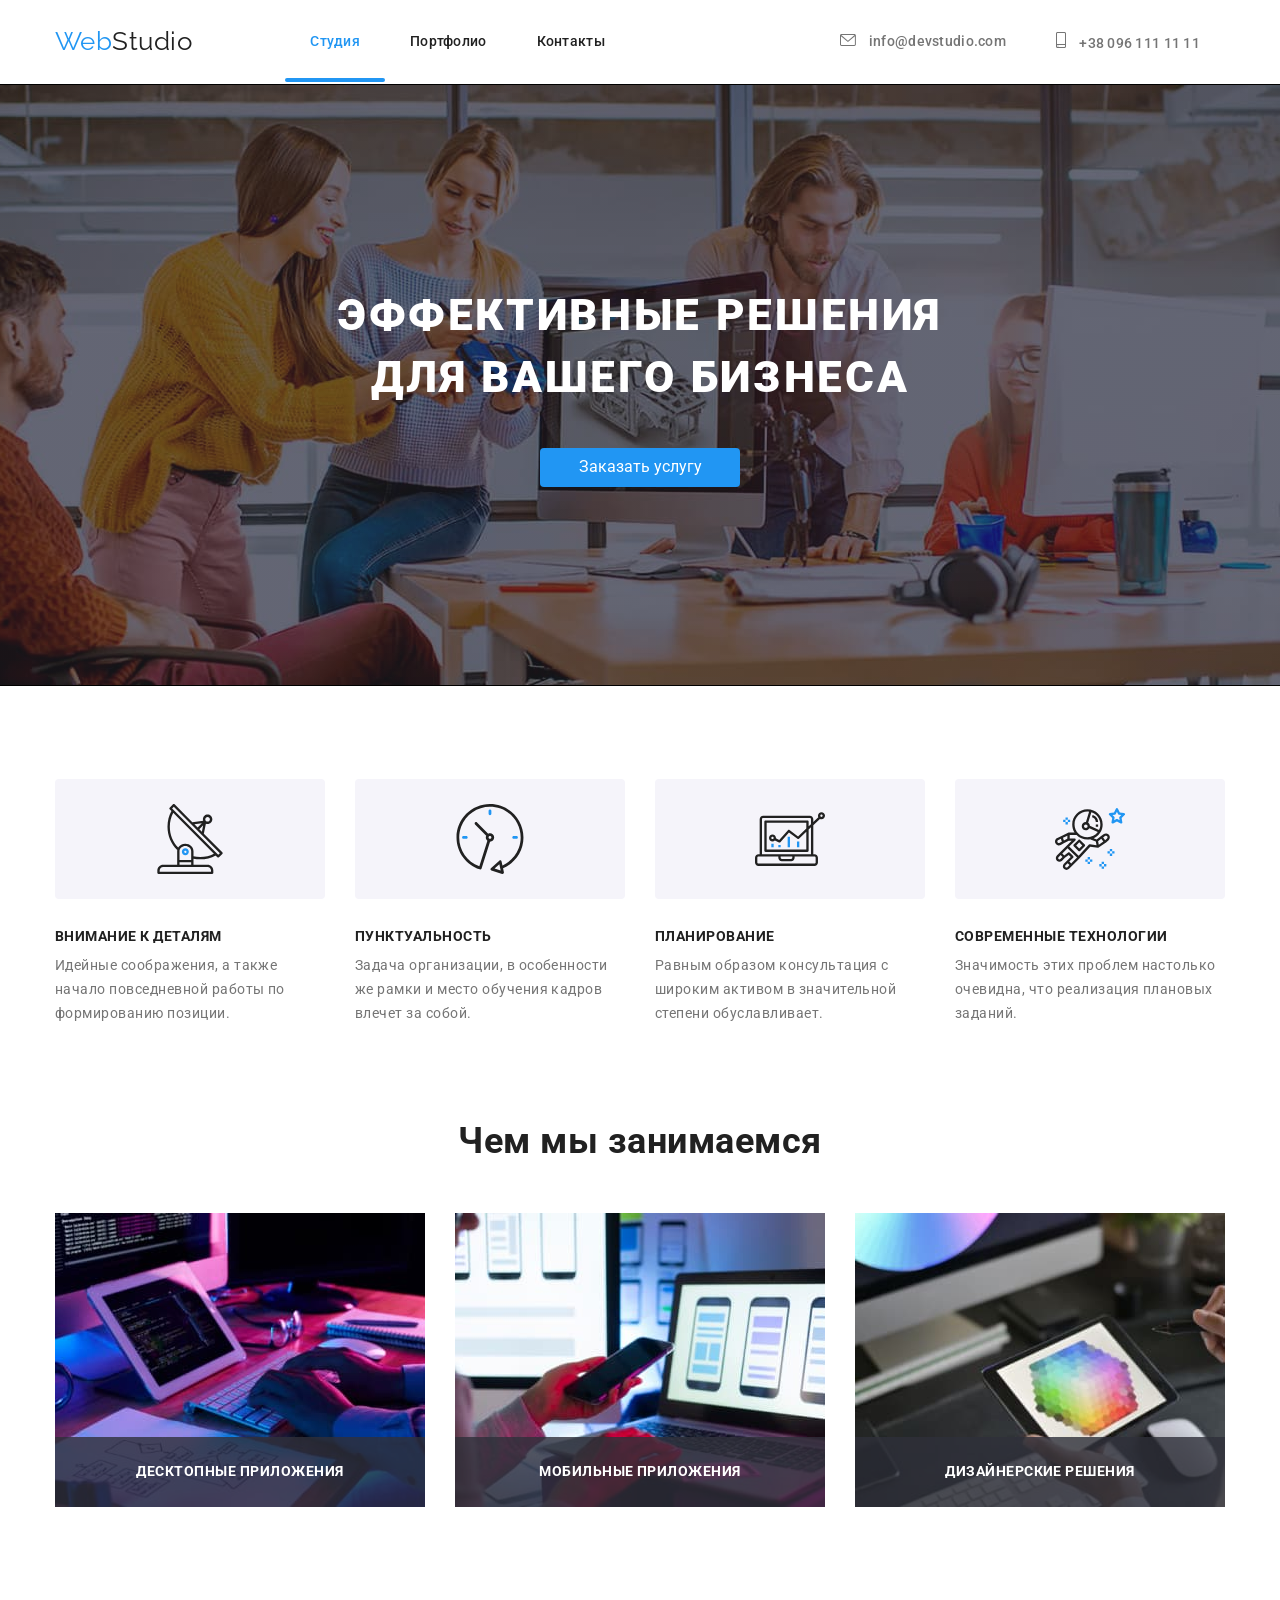
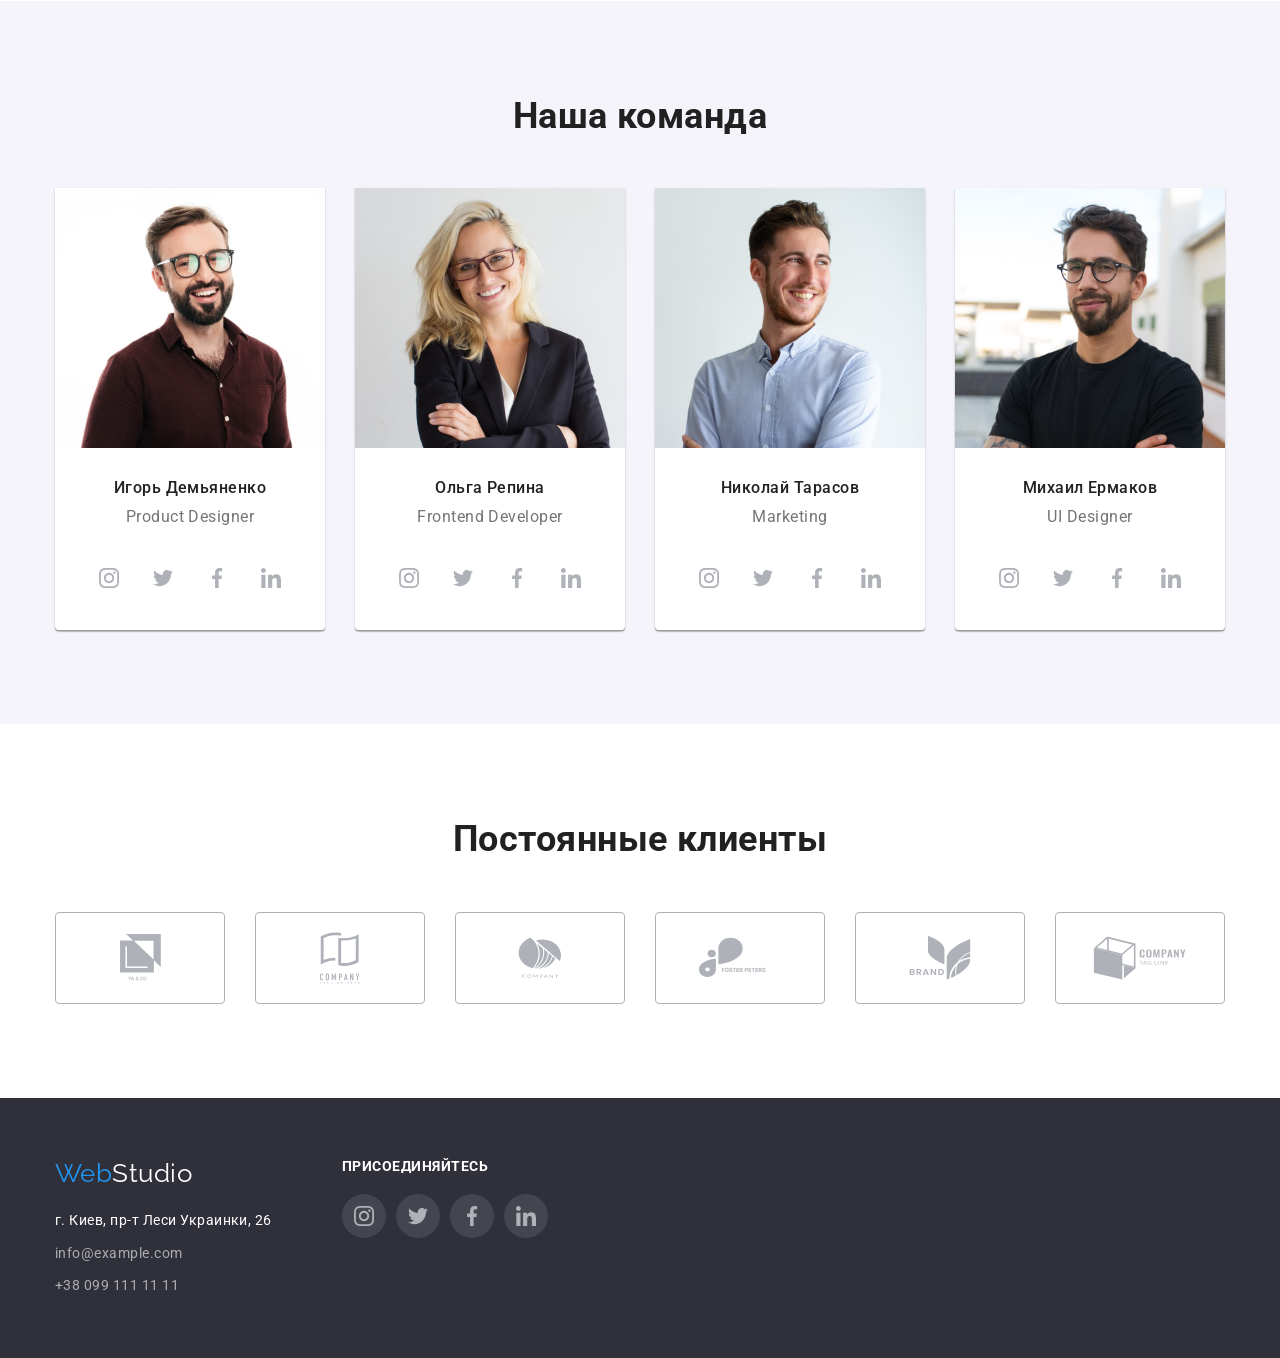
==== index.html @ c302f7b3 "Made homework 5" ====
<!DOCTYPE html>
<html lang="en">
  <head>
    <meta charset="UTF-8" />
    <meta http-equiv="X-UA-Compatible" content="IE=edge" />
    <meta name="viewport" content="width=device-width, initial-scale=1.0" />
    <title>Document</title>
    <link
      rel="stylesheet"
      href="https://cdnjs.cloudflare.com/ajax/libs/modern-normalize/1.0.0/modern-normalize.min.css"
    />
    <link rel="stylesheet" href="./css/styles.css" />
    <link rel="preconnect" href="https://fonts.gstatic.com" />
    <link
      href="https://fonts.googleapis.com/css2?family=Raleway:wght@700&family=Roboto:wght@400;500;700;900&display=swap"
      rel="stylesheet"
    />
  </head>
  <body>
    <header class="header">
      <div class="container main-nav">
        <nav class="nav-container">
          <a href="" class="logo">Web<span class="logo-header">Studio</span></a>
          <ul class="site-nav list">
            <li class="site-nav-item">
              <a href="" class="link current">Студия</a>
            </li>
            <li class="site-nav-item">
              <a href="./portfolio.html" class="link">Портфолио</a>
            </li>
            <li class="site-nav-item"><a href="" class="link">Контакты</a></li>
          </ul>
        </nav>
        <ul class="auth-nav list">
          <li class="auth-nav-item">
            <a href="mailto:info@devstudio.com" class="link"
              ><svg class="contact-icon" width="16" height="12">
                <use href="./images/sprite.svg#icon-envelope"></use>
              </svg>
              info@devstudio.com</a
            >
          </li>
          <li class="auth-nav-item">
            <a href="tel:+380961111111" class="link"
              ><svg class="contact-icon" width="10" height="16">
                <use href="./images/sprite.svg#icon-smartphone"></use>
              </svg>
              +38 096 111 11 11</a
            >
          </li>
        </ul>
      </div>
    </header>
    <main>
      <section class="hero-section">
        <div class="overlay">
          <h1 class="hero-title">Эффективные решения для вашего бизнеса</h1>
          <button type="button" class="hero-button" data-modal-open>
            Заказать услугу
          </button>
        </div>
      </section>
      <section class="section-features">
        <div class="container">
          <ul class="section-features list">
            <li class="section-features-item">
              <div class="icon-featur-container">
                <svg class="features-icon">
                  <use href="./images/sprite.svg#icon-antenna"></use>
                </svg>
              </div>
              <h3 class="section-title">Внимание к деталям</h3>
              <p class="section-text">
                Идейные соображения, а также начало повседневной работы по
                формированию позиции.
              </p>
            </li>
            <li class="section-features-item">
              <div class="icon-featur-container">
                <svg class="features-icon">
                  <use href="./images/sprite.svg#icon-clock"></use>
                </svg>
              </div>
              <h3 class="section-title">Пунктуальность</h3>
              <p class="section-text">
                Задача организации, в особенности же рамки и место обучения
                кадров влечет за собой.
              </p>
            </li>
            <li class="section-features-item">
              <div class="icon-featur-container">
                <svg class="features-icon">
                  <use href="./images/sprite.svg#icon-diagram"></use>
                </svg>
              </div>
              <h3 class="section-title">Планирование</h3>
              <p class="section-text">
                Равным образом консультация с широким активом в значительной
                степени обуславливает.
              </p>
            </li>
            <li class="section-features-item">
              <div class="icon-featur-container">
                <svg class="features-icon">
                  <use href="./images/sprite.svg#icon-astronaut"></use>
                </svg>
              </div>
              <h3 class="section-title">Современные технологии</h3>
              <p class="section-text">
                Значимость этих проблем настолько очевидна, что реализация
                плановых заданий.
              </p>
            </li>
          </ul>
        </div>
      </section>
      <section class="section-services">
        <div class="container">
          <h2 class="section-title">Чем мы занимаемся</h2>
          <ul class="section-services-list list">
            <li class="section-services-item">
              <div class="img-thumb">
                <img
                  src="./images/img1.jpg"
                  alt="На столе планшет, компьютер и его клавиатура"
                  width="370"
                />
              </div>
              <div class="service-thumb">
                <h3 class="service-thumb-title">Десктопные приложения</h3>
              </div>
            </li>
            <li class="section-services-item">
              <div class="img-thumb">
                <img
                  src="./images/img2.jpg"
                  alt="Телефон в руках человека и ноутбук на столе"
                  width="370"
                />
              </div>
              <div class="service-thumb">
                <h3 class="service-thumb-title">Мобильные приложения</h3>
              </div>
            </li>
            <li class="section-services-item">
              <div class="img-thumb">
                <img
                  src="./images/img3.jpg"
                  alt="Планшет в руках и компьютер на столе"
                  width="370"
                />
              </div>
              <div class="service-thumb">
                <h3 class="service-thumb-title">Дизайнерские решения</h3>
              </div>
            </li>
          </ul>
        </div>
      </section>
      <section class="section-team">
        <div class="container">
          <h2 class="section-title">Наша команда</h2>
          <ul class="section-team-list list">
            <li сlass="section-team-item">
              <div class="team-card">
                <img
                  src="./images/img_team1.jpg"
                  alt="Игорь Демьяненко"
                  width="270"
                />
                <h3 class="section-subtitle">Игорь Демьяненко</h3>
                <p class="section-team-text">Product Designer</p>
                <ul class="social-links list">
                  <li class="social-links-item">
                    <a href="#" class="social-link">
                      <svg class="social-icon">
                        <use href="./images/sprite.svg#icon-instagram"></use>
                      </svg>
                    </a>
                  </li>
                  <li class="social-links-item">
                    <a href="#" class="social-link">
                      <svg class="social-icon">
                        <use href="./images/sprite.svg#icon-twitter"></use>
                      </svg>
                    </a>
                  </li>
                  <li class="social-links-item">
                    <a href="#" class="social-link">
                      <svg class="social-icon">
                        <use href="./images/sprite.svg#icon-facebook"></use>
                      </svg>
                    </a>
                  </li>
                  <li class="social-links-item">
                    <a href="#" class="social-link">
                      <svg class="social-icon">
                        <use href="./images/sprite.svg#icon-linkedin"></use>
                      </svg>
                    </a>
                  </li>
                </ul>
              </div>
            </li>
            <li сlass="section-team-item">
              <div class="team-card">
                <img
                  src="./images/img_team2.jpg"
                  alt="Ольга Репина"
                  width="270"
                />
                <h3 class="section-subtitle">Ольга Репина</h3>
                <p class="section-team-text">Frontend Developer</p>
                <ul class="social-links list">
                  <li class="social-links-item">
                    <a href="#" class="social-link">
                      <svg class="social-icon">
                        <use href="./images/sprite.svg#icon-instagram"></use>
                      </svg>
                    </a>
                  </li>
                  <li class="social-links-item">
                    <a href="#" class="social-link">
                      <svg class="social-icon">
                        <use href="./images/sprite.svg#icon-twitter"></use>
                      </svg>
                    </a>
                  </li>
                  <li class="social-links-item">
                    <a href="#" class="social-link">
                      <svg class="social-icon">
                        <use href="./images/sprite.svg#icon-facebook"></use>
                      </svg>
                    </a>
                  </li>
                  <li class="social-links-item">
                    <a href="#" class="social-link">
                      <svg class="social-icon">
                        <use href="./images/sprite.svg#icon-linkedin"></use>
                      </svg>
                    </a>
                  </li>
                </ul>
              </div>
            </li>
            <li сlass="section-team-item">
              <div class="team-card">
                <img
                  src="./images/img_team3.jpg"
                  alt="Николай Тарасов"
                  width="270"
                />
                <h3 class="section-subtitle">Николай Тарасов</h3>
                <p class="section-team-text">Marketing</p>
                <ul class="social-links list">
                  <li class="social-links-item">
                    <a href="#" class="social-link">
                      <svg class="social-icon">
                        <use href="./images/sprite.svg#icon-instagram"></use>
                      </svg>
                    </a>
                  </li>
                  <li class="social-links-item">
                    <a href="#" class="social-link">
                      <svg class="social-icon">
                        <use href="./images/sprite.svg#icon-twitter"></use>
                      </svg>
                    </a>
                  </li>
                  <li class="social-links-item">
                    <a href="#" class="social-link">
                      <svg class="social-icon">
                        <use href="./images/sprite.svg#icon-facebook"></use>
                      </svg>
                    </a>
                  </li>
                  <li class="social-links-item">
                    <a href="#" class="social-link">
                      <svg class="social-icon">
                        <use href="./images/sprite.svg#icon-linkedin"></use>
                      </svg>
                    </a>
                  </li>
                </ul>
              </div>
            </li>
            <li сlass="section-team-item">
              <div class="team-card">
                <img
                  src="./images/img_team4.jpg"
                  alt="Михаил Ермаков"
                  width="270"
                />
                <h3 class="section-subtitle">Михаил Ермаков</h3>
                <p class="section-team-text">UI Designer</p>
                <ul class="social-links list">
                  <li class="social-links-item">
                    <a href="#" class="social-link">
                      <svg class="social-icon">
                        <use href="./images/sprite.svg#icon-instagram"></use>
                      </svg>
                    </a>
                  </li>
                  <li class="social-links-item">
                    <a href="#" class="social-link">
                      <svg class="social-icon">
                        <use href="./images/sprite.svg#icon-twitter"></use>
                      </svg>
                    </a>
                  </li>
                  <li class="social-links-item">
                    <a href="#" class="social-link">
                      <svg class="social-icon">
                        <use href="./images/sprite.svg#icon-facebook"></use>
                      </svg>
                    </a>
                  </li>
                  <li class="social-links-item">
                    <a href="#" class="social-link">
                      <svg class="social-icon">
                        <use href="./images/sprite.svg#icon-linkedin"></use>
                      </svg>
                    </a>
                  </li>
                </ul>
              </div>
            </li>
          </ul>
        </div>
      </section>
      <section class="clients-section">
        <div class="container">
          <h2 class="section-title">Постоянные клиенты</h2>
          <ul class="clients-list list">
            <li class="clients-item">
              <div class="client-container">
                <a href="#" class="clients-link">
                  <svg class="clients-icon" width="41" height="46.7">
                    <use href="./images/sprite.svg#icon-logo1"></use>
                  </svg>
                </a>
              </div>
            </li>
            <li class="clients-item">
              <div class="client-container">
                <a href="" class="clients-link">
                  <svg class="clients-icon" width="40" height="52">
                    <use href="./images/sprite.svg#icon-logo2"></use>
                  </svg>
                </a>
              </div>
            </li>
            <li class="clients-item">
              <div class="client-container">
                <a href="" class="clients-link">
                  <svg class="clients-icon" width="43.46" height="41.18">
                    <use href="./images/sprite.svg#icon-logo3"></use>
                  </svg>
                </a>
              </div>
            </li>
            <li class="clients-item">
              <div class="client-container">
                <a href="" class="clients-link">
                  <svg class="clients-icon" width="84.44" height="40.62">
                    <use href="./images/sprite.svg#icon-logo4"></use>
                  </svg>
                </a>
              </div>
            </li>
            <li class="clients-item">
              <div class="client-container">
                <a href="" class="clients-link">
                  <svg class="clients-icon" width="62.54" height="45.43">
                    <use href="./images/sprite.svg#icon-logo5"></use>
                  </svg>
                </a>
              </div>
            </li>
            <li class="clients-item">
              <div class="client-container">
                <a href="" class="clients-link">
                  <svg class="clients-icon" width="93.79" height="43.93">
                    <use href="./images/sprite.svg#icon-logo6"></use>
                  </svg>
                </a>
              </div>
            </li>
          </ul>
        </div>
      </section>
    </main>
    <footer class="footer">
      <div class="container footer-container">
        <div class="address-footer">
          <a href="" class="logo">Web<span class="logo-footer">Studio</span></a>
          <address class="address">
            <span class="address-details">г. Киев, пр-т Леси Украинки, 26</span
            ><br />
            <div class="contact-details">
              <a href="info@example.com" class="link">info@example.com</a>
              <a href="+380991111111" class="link">+38 099 111 11 11</a>
            </div>
          </address>
        </div>
        <div class="footer-social-links">
          <h3 class="footer-title">присоединяйтесь</h3>
          <ul class="social-links-footer list">
            <li class="social-links-item">
              <a href="#" class="social-link footer-social-link">
                <svg class="social-icon">
                  <use href="./images/sprite.svg#icon-instagram"></use>
                </svg>
              </a>
            </li>
            <li class="social-links-item">
              <a href="#" class="social-link footer-social-link">
                <svg class="social-icon">
                  <use href="./images/sprite.svg#icon-twitter"></use>
                </svg>
              </a>
            </li>
            <li class="social-links-item">
              <a href="#" class="social-link footer-social-link">
                <svg class="social-icon">
                  <use href="./images/sprite.svg#icon-facebook"></use>
                </svg>
              </a>
            </li>
            <li class="social-links-item">
              <a href="#" class="social-link footer-social-link">
                <svg class="social-icon">
                  <use href="./images/sprite.svg#icon-linkedin"></use>
                </svg>
              </a>
            </li>
          </ul>
        </div>
      </div>
    </footer>
    <div class="backdrop is-hidden" data-modal>
      <div class="modal">
        <button type="button" class="modal-button" data-modal-close>
          <svg class="modal-icon">
            <use href="./images/sprite.svg#icon-close-button"></use>
          </svg>
        </button>
        <p class="modal-text">
          Lorem ipsum dolor sit amet consectetur adipisicing elit. Corrupti
          accusamus, animi saepe nihil labore quos modi perferendis ab quas
          expedita sed hic nostrum cumque, dolorem exercitationem nulla nemo.
          Quae, saepe?
        </p>
      </div>
    </div>
    <script src="./js/modal.js"></script>
  </body>
</html>
---- css/styles.css ----
:root {
  --primary-bg-color: #ffffff;
  --secondary-bg-color: #2f303a;
  --grey-bg-color: #f5f4fa;
  --primary-text-color: #757575;
  --secondary-text-color: #212121;
  --white-text-color: #ffffff;
  --accent-color: #2196f3;
  --main-duration: 2000ms;
  --main-trans-timing-function: cubic-bezier(0.4, 0, 0.2, 1);
}

body {
  font-family: Roboto, sans-serif;
  background-color: var(--primary-bg-color);
  letter-spacing: 0.03em;
  color: var(--primary-text-color);
}
h1,
h2,
h3,
p,
button {
  margin: 0;
  padding: 0;
}

a,
img {
  display: block;
}

.header {
  background-color: var(--primary-bg-color);
  border-bottom: 1px solid #ececec;
}

/* Logo */

.logo {
  font-family: Raleway, sans-serif;
  font-size: 26px;
  color: #2196f3;
  line-height: 1.2;
  text-decoration: none;
}
.nav-container > .logo {
  margin-right: 93px;
}

.logo .logo-header {
  color: #212121;
}

.logo .logo-footer {
  color: #ffffff;
}

/* Navigation links */

.list {
  list-style-type: none;
  margin: 0;
  padding: 0;
}
.link {
  text-decoration: none;
  color: inherit;
}
.container {
  width: 1200px;
  margin-left: auto;
  margin-right: auto;
  padding-left: 15px;
  padding-right: 15px;
}

.main-nav {
  display: flex;
}
.nav-container,
.site-nav,
.auth-nav {
  display: flex;
  align-items: center;
}

.site-nav .site-nav-item,
.auth-nav .auth-nav-item {
  padding-left: 25px;
  padding-right: 25px;
  padding-top: 32px;
  padding-bottom: 32px;
}
.auth-nav {
  margin-left: auto;
}
.site-nav .site-nav-item:last-child {
  margin-right: 0;
}

.site-nav-item {
  position: relative;
}

.site-nav-item > .current::after {
  content: "";

  position: absolute;
  left: 0;
  bottom: 0;
  display: flex;
  width: 100%;
  height: 4px;
  background-color: var(--accent-color);
  border-radius: 2px;
}

.auth-nav .auth-nav-item:last-child {
  margin-right: 0;
}
.site-nav .link,
.auth-nav .link {
  font-size: 14px;
  font-weight: 500;
  line-height: 1.14;
  letter-spacing: 0.02em;
  transition: color var(--main-duration) var(--main-trans-timing-function);
}

.site-nav .link:focus,
.site-nav .link:hover {
  color: var(--accent-color);
}

.site-nav .link.current {
  color: var(--accent-color);
}
.auth-nav .link:focus,
.auth-nav .link:hover {
  color: var(--accent-color);
}

/* Contact icons */

.auth-nav .contact-icon,
.site-nav .contact-icon {
  margin-right: 10px;
  fill: currentColor;
}

.site-nav .link {
  color: var(--secondary-text-color);
}
.auth-nav .link {
  color: var(--primary-text-color);
}

/* Hero section */
.hero-section {
  text-align: center;
}
.overlay {
  padding-top: 200px;
  padding-bottom: 200px;

  max-width: 1600px;
  height: 600px;
  margin-left: auto;
  margin-right: auto;
  outline: 1px solid black;
  background-image: linear-gradient(
      to right,
      rgba(47, 48, 58, 0.4),
      rgba(47, 48, 58, 0.4)
    ),
    url("../images/hero-img.jpg");
  background-size: cover;
  background-position: center;
}

.hero-title {
  margin-bottom: 30px;

  max-width: 696px;
  margin-left: auto;
  margin-right: auto;
}

.hero-section,
.footer {
  background-color: var(--secondary-bg-color);
}
.hero-section .hero-title {
  margin-bottom: 40px;

  font-weight: 900;
  font-size: 44px;
  color: #ffffff;
  line-height: 1.4;
  letter-spacing: 0.06em;
  text-transform: uppercase;
}

.hero-button {
  display: inline-block;
  padding: 10px 32px;
  border: 0;
  border-radius: 4px;
  cursor: pointer;

  color: var(--white-text-color);
  background-color: var(--accent-color);
  min-width: 200px;
  transition: background-color var(--main-duration)
    var(--main-trans-timing-function);
}

.hero-button:hover {
  background-color: #188ce8;
}

/* SECTIONS */

section {
  margin-bottom: 94px;
}

.section-title,
.section-subtitle {
  color: var(--secondary-text-color);
}

/* Features section */
.section-features {
  display: flex;
}
.section-features .section-features-item:not(:last-child) {
  margin-right: 30px;
}
.icon-featur-container {
  display: flex;
  justify-content: center;
  align-items: center;
  border-radius: 4px;

  width: 270px;
  height: 120px;
  background-color: #f5f4fa;
}
.icon-featur-container .features-icon {
  width: 70px;
  height: 70px;
}

.section-features .section-title {
  margin-top: 30px;
  margin-bottom: 10px;

  font-size: 14px;
  font-weight: 700;
  line-height: 1.1;
  text-transform: uppercase;
}

.section-features .section-text {
  font-size: 14px;
  line-height: 1.7;
}

/* Services provided section */
.section-services-list {
  display: flex;
}

.section-services .section-title,
.section-team .section-title,
.clients-section .section-title {
  margin-bottom: 50px;
  text-align: center;

  font-size: 36px;
  font-weight: 700;
  line-height: 1.2;
}
.section-services-list .section-services-item:not(:last-child) {
  margin-right: 30px;
}

.service-thumb {
  content: "";
  display: flex;
  position: absolute;
  bottom: 0;
  left: 0;

  padding-top: 24px;
  padding-bottom: 24px;
  padding-left: 70px;
  padding-right: 70px;
  align-items: center;
  justify-content: center;
  width: 100%;
  height: 70px;
  background-color: rgba(47, 48, 58, 0.8);
}

.section-services-list > .section-services-item {
  position: relative;
  display: flex;
}

.service-thumb-title {
  font-weight: 700;
  font-size: 14px;
  line-height: 1.14;
  color: var(--white-text-color);

  text-transform: uppercase;
}

/* Team section */

.section-team {
  padding-top: 94px;
  padding-bottom: 94px;
  margin-bottom: 0;
}
.section-team {
  background-color: var(--grey-bg-color);
}
.section-team-list {
  display: flex;
  flex-wrap: wrap;
  margin-right: -30px;
}

.section-team-list .team-card {
  margin-right: 30px;
  flex-basis: calc(100% / 4 - 30px);
  text-align: center;
  background-color: #ffffff;
  border-radius: 0px 0px 4px 4px;
  box-shadow: 0px 1px 3px rgba(0, 0, 0, 0.12), 0px 1px 1px rgba(0, 0, 0, 0.14),
    0px 2px 1px rgba(0, 0, 0, 0.2);
}
.section-team-list .section-subtitle {
  margin-top: 30px;

  font-size: 16px;
  font-weight: 500;
  line-height: 1.2;
}
.section-team-list .section-team-text {
  margin-top: 10px;
  padding-bottom: 30px;

  font-size: 16px;
  line-height: 1.2;
}
.team-card > .social-links {
  display: flex;
  justify-content: space-between;
  align-items: center;
  padding-left: 32px;
  padding-right: 32px;
  padding-bottom: 30px;
  cursor: pointer;
}

.social-link {
  display: flex;
  justify-content: center;
  align-items: center;
  height: 44px;
  width: 44px;
  border-radius: 50%;
  fill: #afb1b8;
  transition: background-color var(--main-duration)
    var(--main-trans-timing-function);
}
.social-link .social-icon {
  width: 20px;
  height: 20px;
  fill: #afb1b8;
  transition: fill var(--main-duration) var(--main-trans-timing-function);
}

.social-links-item .social-link:hover,
.social-links-item .social-link:focus {
  background-color: var(--accent-color);
}
.social-link:hover .social-icon,
.social-link:focus .social-icon {
  fill: var(--white-text-color);
}

/* Clients-section */
.clients-section {
  padding-top: 94px;
}
.clients-list {
  display: flex;
}
/* .client-container {
  display: flex;
  justify-content: center;
  align-items: center;

  border: 1px solid #afb1b8;
  border-radius: 4px;
  width: 170px;
  height: 92px;
} */
.clients-link {
  display: flex;
  justify-content: center;
  align-items: center;

  border: 1px solid #afb1b8;
  border-radius: 4px;
  width: 170px;
  height: 92px;
}
.client-container > .clients-link {
  display: flex;
  justify-content: center;
  align-items: center;
  width: 170px;
  height: 92px;
  transition: border-color var(--main-duration)
    var(--main-trans-timing-function);
}
.clients-icon {
  fill: #afb1b8;
  transition: fill var(--main-duration) var(--main-trans-timing-function);
}

.clients-link:hover,
.clients-link:focus {
  fill: var(--accent-color);
  border-color: var(--accent-color);
}

.clients-link:hover .clients-icon,
.clients-link:focus .clients-icon {
  fill: var(--accent-color);
}
.client-container:hover,
.client-container:focus {
  border-color: var(--accent-color);
}

.clients-item:not(:last-child) {
  margin-right: 30px;
}

/* Footer */
.footer {
  padding-top: 60px;
  padding-bottom: 60px;
}
.footer-container {
  display: flex;
}
.address-footer {
  margin-right: 70px;
}
.address {
  margin-top: 20px;

  font-size: 14px;
  line-height: 1.7;
  font-style: normal;
  color: var(--white-text-color);
}
.address .link {
  margin-top: 9px;

  color: rgba(255, 255, 255, 0.6);
  transition: color var(--main-duration) var(--main-trans-timing-function);
}
.address .link:hover,
.address .link:focus {
  color: var(--accent-color);
}
.footer-title {
  margin-bottom: 20px;

  font-size: 14px;
  line-height: 1.17;
  color: var(--white-text-color);
  text-transform: uppercase;
}
.footer-social-links {
  display: flex;
  flex-direction: column;
}
.social-links-item:not(:last-child) {
  margin-right: 10px;
}

.social-links-footer {
  display: flex;
}

.footer-social-link {
  fill: #ffffff;
  border-radius: 50%;
  background-color: rgba(255, 255, 255, 0.1);
  transition: background-color var(--main-duration)
    var(--main-trans-timing-function);
}
.footer-social-link > .social-links-item {
  display: flex;
}

/* PORTFOLIO */

/* Portfolio buttons*/
.project-button-item > .button {
  color: var(--secondary-text-color);
  background-color: var(--grey-bg-color);
  border-radius: 4px;
  border: 0;
  padding: 6px 22px;
  font-size: 16px;
  font-weight: 500;
  line-height: 1.6;
  cursor: pointer;
}
.button:hover,
.button:focus,
.button:active {
  color: var(--white-text-color);
  background-color: var(--accent-color);
  box-shadow: 0px 3px 1px rgba(0, 0, 0, 0.1), 0px 1px 2px rgba(0, 0, 0, 0.08),
    0px 2px 2px rgba(0, 0, 0, 0.12);
}
.projects-button {
  display: flex;
  justify-content: center;
}
.projects-button > .project-button-item:not(:last-child) {
  margin-right: 8px;
}

/* Projects section  */
.section-projects {
  margin-top: 94px;
}

.all-projects-item:hover,
.all-projects-item:focus {
  box-shadow: 0px 1px 1px rgba(0, 0, 0, 0.12), 0px 4px 4px rgba(0, 0, 0, 0.06),
    1px 4px 6px rgba(0, 0, 0, 0.16);
}

.project-img {
  position: relative;
  width: 100%;
  height: 100%;
  top: 0;
  left: 0;
  overflow: hidden;
}

.projects-overlay {
  position: absolute;
  top: 0;
  left: 0;
  display: flex;
  width: 100%;
  height: 100%;
  background-color: rgba(33, 150, 243, 0.9);
  padding-left: 24px;
  padding-right: 24px;
  padding-top: 63px;
  padding-bottom: 63px;

  transform: translateY(100%);
  transition: transform var(--main-duration) var(--main-trans-timing-function),
    background-color var(--main-duration) var(--main-trans-timing-function),
    box-shadow var(--main-duration) var(--main-trans-timing-function);
}
.projects-overlay > .projects-text {
  font-weight: 400;
  font-size: 18px;
  line-height: 1.56;
  color: var(--white-text-color);
}
.all-projects-item:hover .projects-overlay,
.all-projects-item:focus .projects-overlay {
  transform: translateY(0);
  opacity: 1;
}

.all-projects-item .projects-card {
  padding-top: 20px;
  padding-left: 24px;
  padding-right: 24px;

  border-left: 1px solid #eeeeee;
  border-bottom: 1px solid #eeeeee;
  border-right: 1px solid #eeeeee;
}

.section-projects-text {
  color: var(--primary-text-color);
}
.section-projects .section-subtitle {
  font-size: 18px;
  font-weight: 700;
  line-height: 2;
  letter-spacing: 0.06em;
}
.section-projects .section-projects-text {
  margin-top: 4px;
  margin-bottom: 20px;

  font-size: 16px;
  line-height: 1.9;
}
.all-projects {
  margin-top: 56px;
  display: flex;
  flex-wrap: wrap;
  margin-right: -30px;
}

.all-projects .all-projects-item {
  flex-basis: calc(100% / 3 -30px);
  margin-right: 30px;
  margin-bottom: 30px;
}
.all-projects .all-projects-item:nth-last-child(-n + 3) {
  margin-bottom: 0;
}

/* Backdrop */
.backdrop {
  position: fixed;
  opacity: 1;
  visibility: visible;
  top: 0;
  left: 0;
  width: 100%;
  height: 100%;
  background: rgba(0, 0, 0, 0.2);
  transform: scale(1.15);
  transition: opacity var(--main-duration) var(--main-trans-timing-function),
    visibility var(--main-duration) var(--main-trans-timing-function),
    400ms var(--main-trans-timing-function);
}
.backdrop.is-hidden {
  opacity: 0;
  pointer-events: none;
  transform: scale(1);
}

.modal {
  position: absolute;
  top: 50%;
  left: 50%;
  transform: translate(-50%, -50%);

  width: 528px;
  height: 581px;
  background-color: var(--primary-bg-color);
}
.modal > .modal-button {
  position: fixed;
  top: 8px;
  right: 8px;
  width: 30px;
  height: 30px;
  border: 0;
  background-color: var(--white-text-color);
  border-radius: 50%;
  border: 1px solid rgba(0, 0, 0, 0.1);
}

.modal-icon {
  width: 11px;
  height: 11px;
}

.modal-text {
  padding-top: 40px;
  padding-left: 15px;
  padding-right: 15px;
}
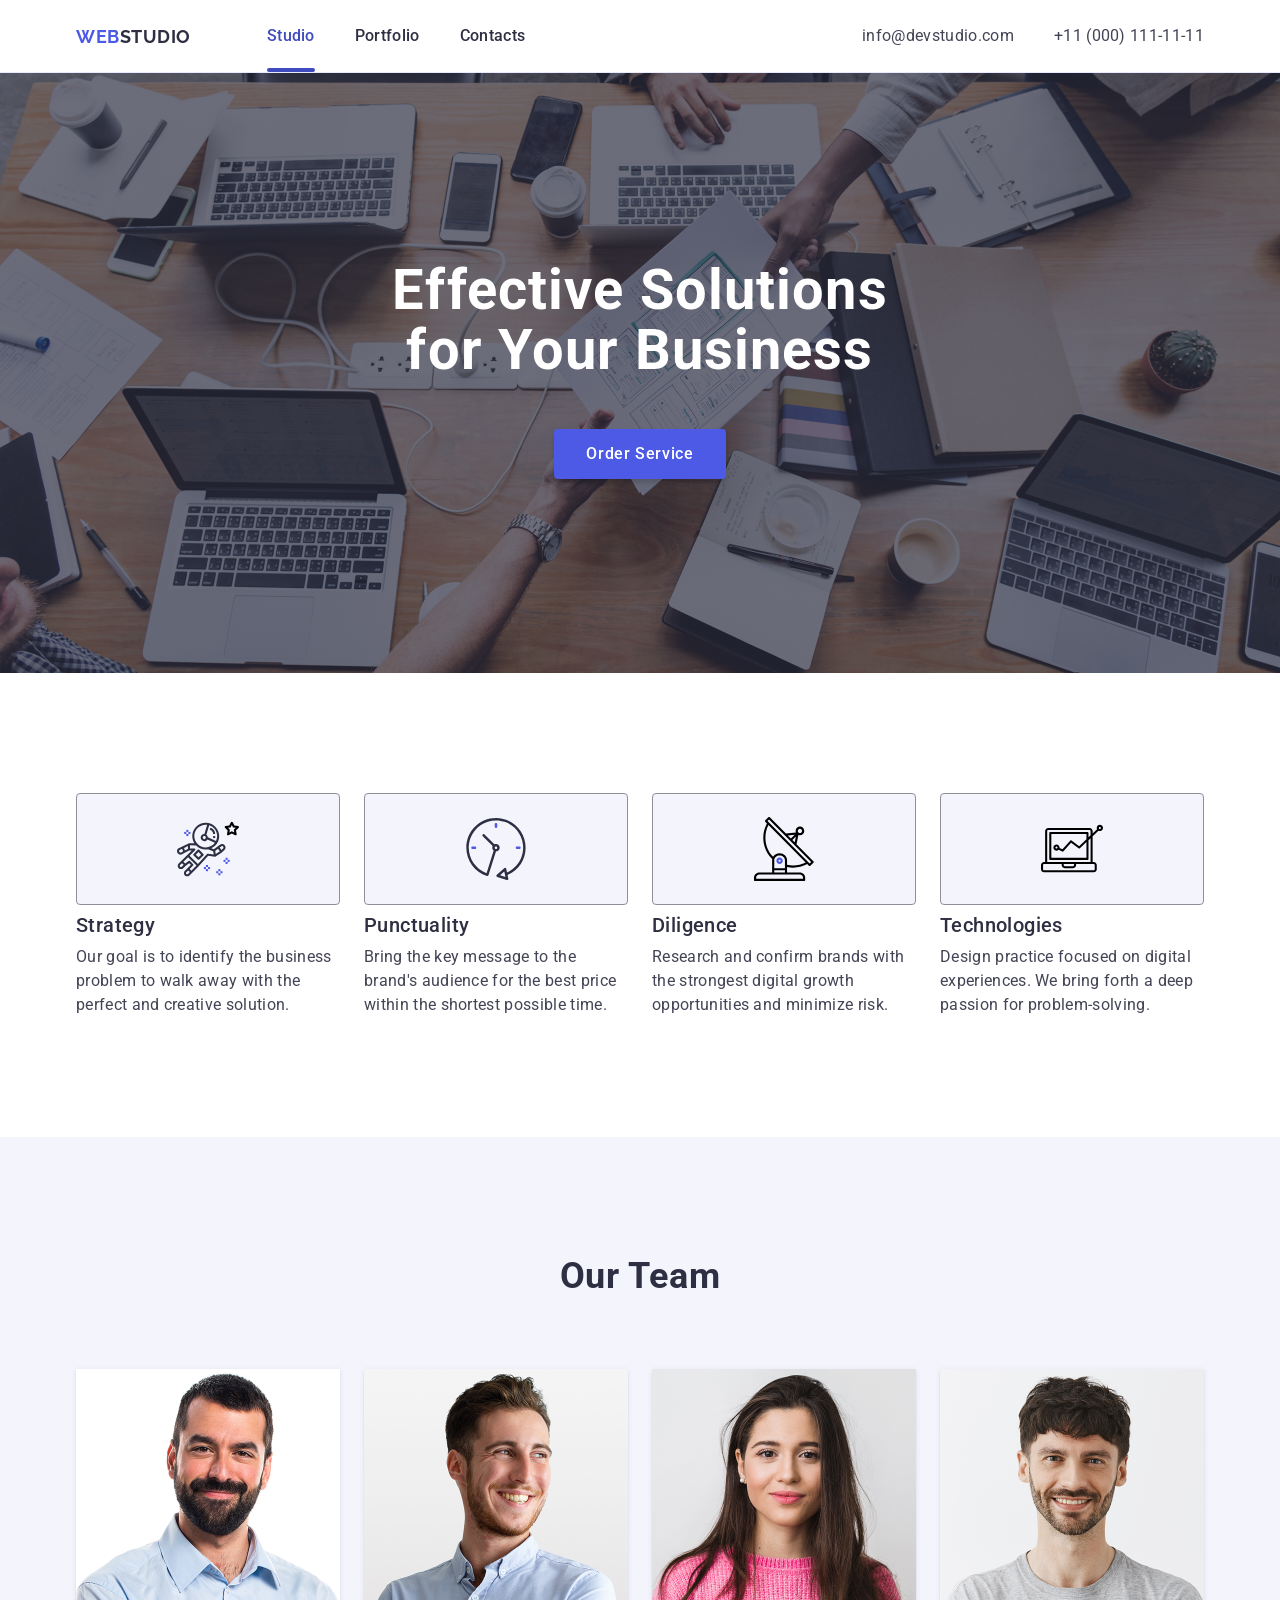
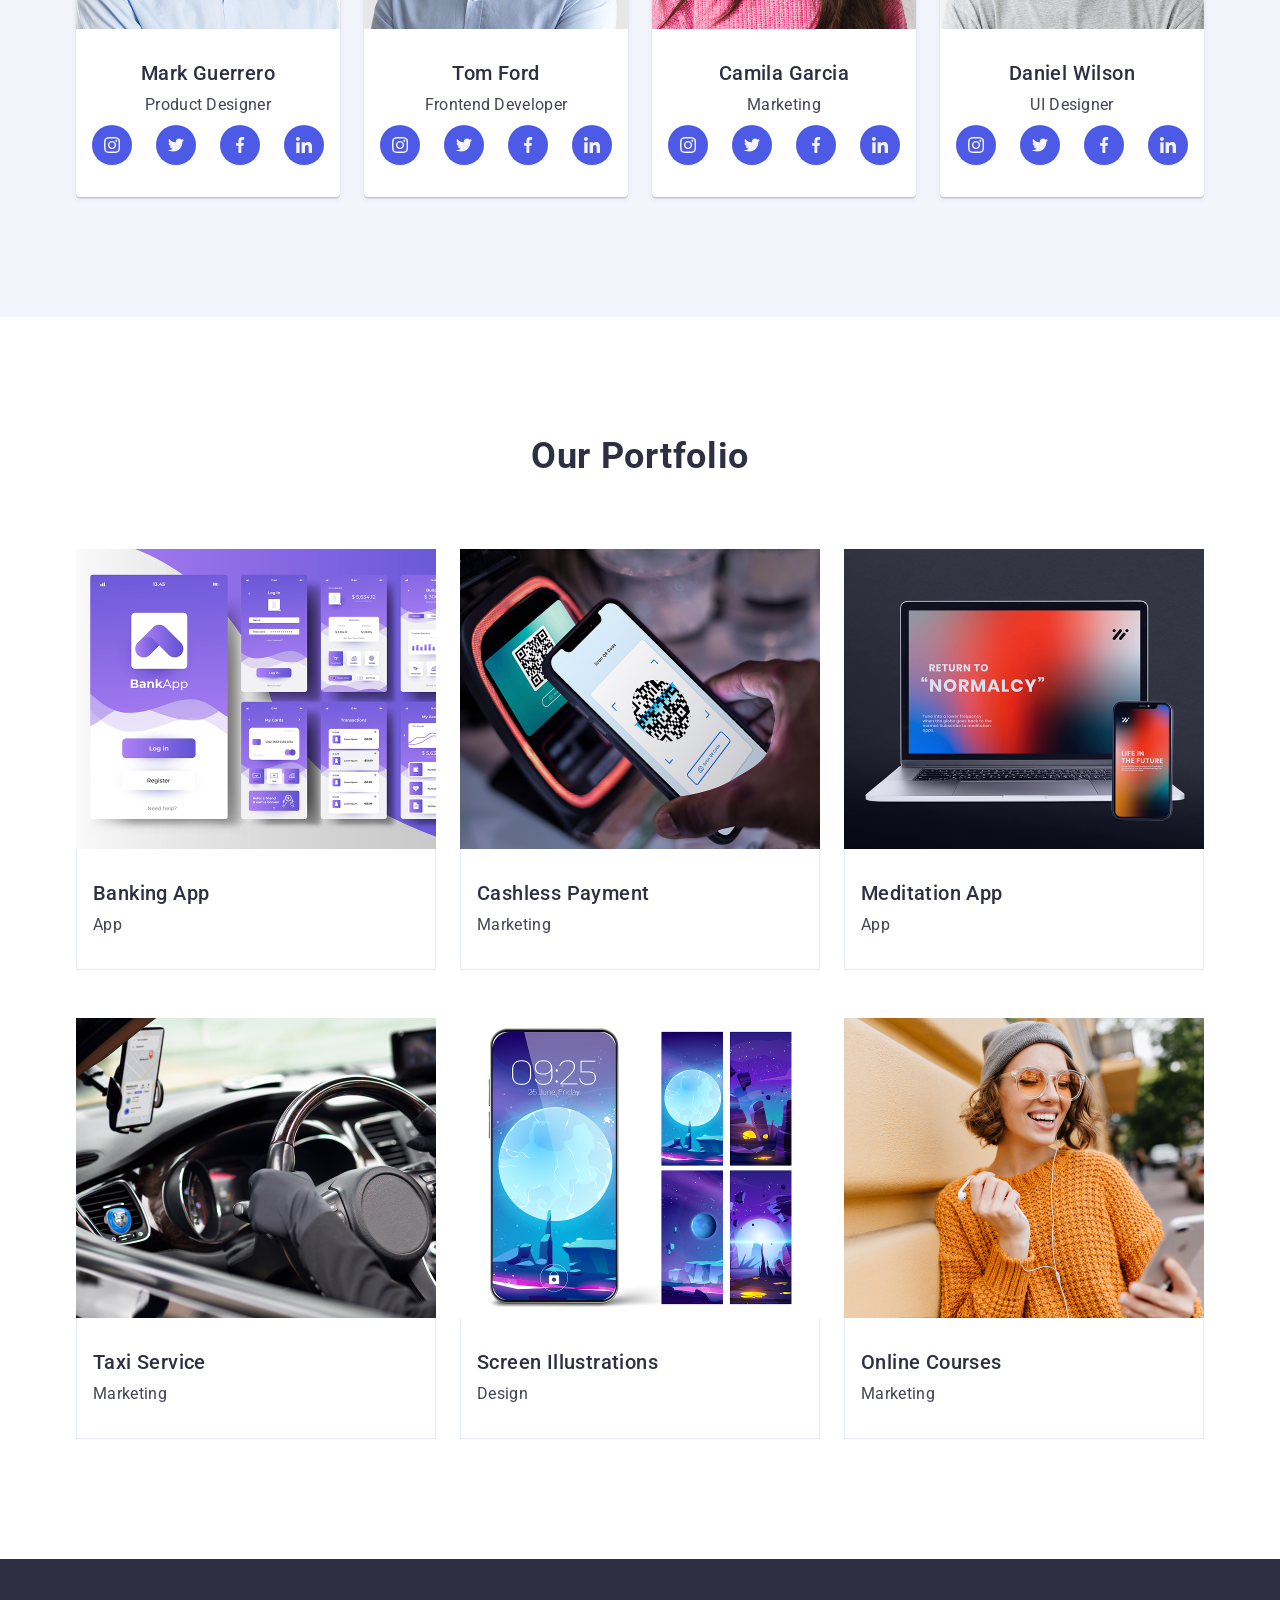
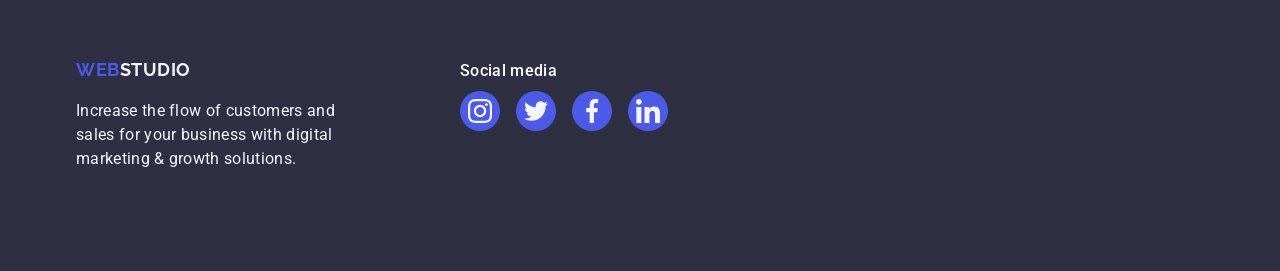
==== commit d35a62ae: "Initial commit" ====
--- a/index.html
+++ b/index.html
@@ -2,457 +2,569 @@
 <html lang="en">
   <head>
     <meta charset="UTF-8" />
-    <meta http-equiv="X-UA-Compatible" content="IE=edge" />
     <meta name="viewport" content="width=device-width, initial-scale=1.0" />
-    <title>Document</title>
+    <title>WebStudio is a company of effective business solutions</title>
     <link
       rel="stylesheet"
-      href="https://cdnjs.cloudflare.com/ajax/libs/modern-normalize/1.0.0/modern-normalize.min.css"
+      href="https://cdnjs.cloudflare.com/ajax/libs/modern-normalize/3.0.1/modern-normalize.min.css"
+    />
+    <link rel="preconnect" href="https://fonts.googleapis.com" />
+    <link rel="preconnect" href="https://fonts.gstatic.com" crossorigin />
+    <link
+      href="https://fonts.googleapis.com/css2?family=Raleway:wght@700&family=Roboto:wght@100..900&display=swap"
+      rel="stylesheet"
     />
     <link rel="stylesheet" href="./css/styles.css" />
-    <link rel="preconnect" href="https://fonts.gstatic.com" />
-    <link
-      href="https://fonts.googleapis.com/css2?family=Raleway:wght@700&family=Roboto:wght@400;500;700;900&display=swap"
-      rel="stylesheet"
-    />
   </head>
   <body>
     <header class="header">
-      <div class="container main-nav">
-        <nav class="nav-container">
-          <a href="" class="logo">Web<span class="logo-header">Studio</span></a>
-          <ul class="site-nav list">
-            <li class="site-nav-item">
-              <a href="" class="link current">Студия</a>
-            </li>
-            <li class="site-nav-item">
-              <a href="./portfolio.html" class="link">Портфолио</a>
-            </li>
-            <li class="site-nav-item"><a href="" class="link">Контакты</a></li>
+      <div class="container header-container">
+        <a class="logo" href="./index.html"
+          >Web<span class="header-logo">Studio</span></a
+        >
+        <!--Navigation-->
+        <nav>
+          <ul class="nav-menu">
+            <li class="nav-menu-item">
+              <a class="nav-link-item current" href="./index.html">Studio</a>
+            </li>
+            <li class="nav-menu-item">
+              <a class="nav-link-item" href="#">Portfolio</a>
+            </li>
+            <li class="nav-menu-item">
+              <a class="nav-link-item" href="#">Contacts</a>
+            </li>
           </ul>
         </nav>
-        <ul class="auth-nav list">
-          <li class="auth-nav-item">
-            <a href="mailto:info@devstudio.com" class="link"
-              ><svg class="contact-icon" width="16" height="12">
-                <use href="./images/sprite.svg#icon-envelope"></use>
-              </svg>
-              info@devstudio.com</a
-            >
-          </li>
-          <li class="auth-nav-item">
-            <a href="tel:+380961111111" class="link"
-              ><svg class="contact-icon" width="10" height="16">
-                <use href="./images/sprite.svg#icon-smartphone"></use>
-              </svg>
-              +38 096 111 11 11</a
-            >
-          </li>
-        </ul>
+        <!--Contact info-->
+        <address class="contact-wrapper">
+          <ul class="contact-list">
+            <li class="contact-item">
+              <a class="contact-link" href="mailto:info@devstudio.com"
+                >info@devstudio.com</a
+              >
+            </li>
+            <li class="contact-item">
+              <a class="contact-link" href="tel:+110001111111"
+                >+11 (000) 111-11-11</a
+              >
+            </li>
+          </ul>
+        </address>
       </div>
     </header>
     <main>
-      <section class="hero-section">
-        <div class="overlay">
-          <h1 class="hero-title">Эффективные решения для вашего бизнеса</h1>
-          <button type="button" class="hero-button" data-modal-open>
-            Заказать услугу
-          </button>
+      <!--section 1-->
+      <section class="section hero-section">
+        <div class="container">
+          <h1 class="hero-title">Effective Solutions for Your Business</h1>
+          <button class="hero-button" type="button">Order Service</button>
         </div>
       </section>
-      <section class="section-features">
+      <!--section 2-->
+      <section class="section features-section">
         <div class="container">
-          <ul class="section-features list">
-            <li class="section-features-item">
-              <div class="icon-featur-container">
-                <svg class="features-icon">
-                  <use href="./images/sprite.svg#icon-antenna"></use>
+          <h2 class="section-title visually-hidden">Our Features</h2>
+          <ul class="features-list">
+            <li class="features-item">
+              <div class="icon-wrapper">
+                <svg width="64" height="64">
+                  <use href="./images/icons.svg#icon-astronaut"></use>
                 </svg>
               </div>
-              <h3 class="section-title">Внимание к деталям</h3>
-              <p class="section-text">
-                Идейные соображения, а также начало повседневной работы по
-                формированию позиции.
+              <h3 class="features-subtitle">Strategy</h3>
+              <p class="features-text">
+                Our goal is to identify the business problem to walk away with
+                the perfect and creative solution.
               </p>
             </li>
-            <li class="section-features-item">
-              <div class="icon-featur-container">
-                <svg class="features-icon">
-                  <use href="./images/sprite.svg#icon-clock"></use>
+            <li class="features-item">
+              <div class="icon-wrapper">
+                <svg width="64" height="64">
+                  <use href="./images/icons.svg#icon-clock"></use>
                 </svg>
               </div>
-              <h3 class="section-title">Пунктуальность</h3>
-              <p class="section-text">
-                Задача организации, в особенности же рамки и место обучения
-                кадров влечет за собой.
+              <h3 class="features-subtitle">Punctuality</h3>
+              <p class="features-text">
+                Bring the key message to the brand's audience for the best price
+                within the shortest possible time.
               </p>
             </li>
-            <li class="section-features-item">
-              <div class="icon-featur-container">
-                <svg class="features-icon">
-                  <use href="./images/sprite.svg#icon-diagram"></use>
+            <li class="features-item">
+              <div class="icon-wrapper">
+                <svg width="64" height="64">
+                  <use href="./images/icons.svg#icon-group"></use>
                 </svg>
               </div>
-              <h3 class="section-title">Планирование</h3>
-              <p class="section-text">
-                Равным образом консультация с широким активом в значительной
-                степени обуславливает.
+              <h3 class="features-subtitle">Diligence</h3>
+              <p class="features-text">
+                Research and confirm brands with the strongest digital growth
+                opportunities and minimize risk.
               </p>
             </li>
-            <li class="section-features-item">
-              <div class="icon-featur-container">
-                <svg class="features-icon">
-                  <use href="./images/sprite.svg#icon-astronaut"></use>
+            <li class="features-item">
+              <div class="icon-wrapper">
+                <svg width="64" height="64">
+                  <use href="./images/icons.svg#icon-vector"></use>
                 </svg>
               </div>
-              <h3 class="section-title">Современные технологии</h3>
-              <p class="section-text">
-                Значимость этих проблем настолько очевидна, что реализация
-                плановых заданий.
+              <h3 class="features-subtitle">Technologies</h3>
+              <p class="features-text">
+                Design practice focused on digital experiences. We bring forth a
+                deep passion for problem-solving.
               </p>
             </li>
           </ul>
         </div>
       </section>
-      <section class="section-services">
+      <!--section 3-->
+      <section class="section team-section">
         <div class="container">
-          <h2 class="section-title">Чем мы занимаемся</h2>
-          <ul class="section-services-list list">
-            <li class="section-services-item">
-              <div class="img-thumb">
-                <img
-                  src="./images/img1.jpg"
-                  alt="На столе планшет, компьютер и его клавиатура"
-                  width="370"
-                />
-              </div>
-              <div class="service-thumb">
-                <h3 class="service-thumb-title">Десктопные приложения</h3>
-              </div>
-            </li>
-            <li class="section-services-item">
-              <div class="img-thumb">
-                <img
-                  src="./images/img2.jpg"
-                  alt="Телефон в руках человека и ноутбук на столе"
-                  width="370"
-                />
-              </div>
-              <div class="service-thumb">
-                <h3 class="service-thumb-title">Мобильные приложения</h3>
-              </div>
-            </li>
-            <li class="section-services-item">
-              <div class="img-thumb">
-                <img
-                  src="./images/img3.jpg"
-                  alt="Планшет в руках и компьютер на столе"
-                  width="370"
-                />
-              </div>
-              <div class="service-thumb">
-                <h3 class="service-thumb-title">Дизайнерские решения</h3>
+          <h2 class="section-title">Our Team</h2>
+          <ul class="team-list">
+            <li class="team-card">
+              <img
+                class="team-image"
+                src="./images/team-card1.jpg"
+                alt="Mark Guerrero"
+                width="264"
+                height="260"
+              />
+              <div class="team-wrapper">
+                <h3 class="team-subtitle">Mark Guerrero</h3>
+                <p class="team-text">Product Designer</p>
+                <ul class="social-links-list">
+                  <li class="social-link-item">
+                    <a
+                      href="https://www.instagram.com/"
+                      target="_blank"
+                      class="social-link"
+                    >
+                      <svg class="social-icon" width="16" height="16">
+                        <use href="./images/icons.svg#icon-instagram"></use>
+                      </svg>
+                    </a>
+                  </li>
+                  <li class="social-link-item">
+                    <a
+                      href="https://www.twitter.com/"
+                      target="_blank"
+                      class="social-link"
+                    >
+                      <svg class="social-icon" width="16" height="16">
+                        <use href="./images/icons.svg#icon-twitter"></use>
+                      </svg>
+                    </a>
+                  </li>
+                  <li class="social-link-item">
+                    <a
+                      href="https://www.facebook.com/"
+                      target="_blank"
+                      class="social-link"
+                    >
+                      <svg class="social-icon" width="16" height="16">
+                        <use href="./images/icons.svg#icon-facebook"></use>
+                      </svg>
+                    </a>
+                  </li>
+                  <li class="social-link-item">
+                    <a
+                      href="https://www.facebook.com/"
+                      target="_blank"
+                      class="social-link"
+                    >
+                      <svg class="social-icon" width="16" height="16">
+                        <use href="./images/icons.svg#icon-linkedin"></use>
+                      </svg>
+                    </a>
+                  </li>
+                </ul>
+              </div>
+            </li>
+            <li class="team-card">
+              <img
+                class="team-image"
+                src="./images/team-card2.jpg"
+                alt="Tom Ford"
+                width="264"
+                height="260"
+              />
+              <div class="team-wrapper">
+                <h3 class="team-subtitle">Tom Ford</h3>
+                <p class="team-text">Frontend Developer</p>
+                <ul class="social-links-list">
+                  <li class="social-link-item">
+                    <a
+                      href="https://www.instagram.com/"
+                      target="_blank"
+                      class="social-link"
+                    >
+                      <svg class="social-icon" width="16" height="16">
+                        <use href="./images/icons.svg#icon-instagram"></use>
+                      </svg>
+                    </a>
+                  </li>
+                  <li class="social-link-item">
+                    <a
+                      href="https://www.twitter.com/"
+                      target="_blank"
+                      class="social-link"
+                    >
+                      <svg class="social-icon" width="16" height="16">
+                        <use href="./images/icons.svg#icon-twitter"></use>
+                      </svg>
+                    </a>
+                  </li>
+                  <li class="social-link-item">
+                    <a
+                      href="https://www.facebook.com/"
+                      target="_blank"
+                      class="social-link"
+                    >
+                      <svg class="social-icon" width="16" height="16">
+                        <use href="./images/icons.svg#icon-facebook"></use>
+                      </svg>
+                    </a>
+                  </li>
+                  <li class="social-link-item">
+                    <a
+                      href="https://www.facebook.com/"
+                      target="_blank"
+                      class="social-link"
+                    >
+                      <svg class="social-icon" width="16" height="16">
+                        <use href="./images/icons.svg#icon-linkedin"></use>
+                      </svg>
+                    </a>
+                  </li>
+                </ul>
+              </div>
+            </li>
+            <li class="team-card">
+              <img
+                class="team-image"
+                src="./images/team-card3.jpg"
+                alt="Camila Garcia"
+                width="264"
+                height="260"
+              />
+              <div class="team-wrapper">
+                <h3 class="team-subtitle">Camila Garcia</h3>
+                <p class="team-text">Marketing</p>
+                <ul class="social-links-list">
+                  <li class="social-link-item">
+                    <a
+                      href="https://www.instagram.com/"
+                      target="_blank"
+                      class="social-link"
+                    >
+                      <svg class="social-icon" width="16" height="16">
+                        <use href="./images/icons.svg#icon-instagram"></use>
+                      </svg>
+                    </a>
+                  </li>
+                  <li class="social-link-item">
+                    <a
+                      href="https://www.twitter.com/"
+                      target="_blank"
+                      class="social-link"
+                    >
+                      <svg class="social-icon" width="16" height="16">
+                        <use href="./images/icons.svg#icon-twitter"></use>
+                      </svg>
+                    </a>
+                  </li>
+                  <li class="social-link-item">
+                    <a
+                      href="https://www.facebook.com/"
+                      target="_blank"
+                      class="social-link"
+                    >
+                      <svg class="social-icon" width="16" height="16">
+                        <use href="./images/icons.svg#icon-facebook"></use>
+                      </svg>
+                    </a>
+                  </li>
+                  <li class="social-link-item">
+                    <a
+                      href="https://www.facebook.com/"
+                      target="_blank"
+                      class="social-link"
+                    >
+                      <svg class="social-icon" width="16" height="16">
+                        <use href="./images/icons.svg#icon-linkedin"></use>
+                      </svg>
+                    </a>
+                  </li>
+                </ul>
+              </div>
+            </li>
+            <li class="team-card">
+              <img
+                class="team-image"
+                src="./images/team-card4.jpg"
+                alt="Daniel Wilson"
+                width="264"
+                height="260"
+              />
+              <div class="team-wrapper">
+                <h3 class="team-subtitle">Daniel Wilson</h3>
+                <p class="team-text">UI Designer</p>
+                <ul class="social-links-list">
+                  <li class="social-link-item">
+                    <a
+                      href="https://www.instagram.com/"
+                      target="_blank"
+                      class="social-link"
+                    >
+                      <svg class="social-icon" width="16" height="16">
+                        <use href="./images/icons.svg#icon-instagram"></use>
+                      </svg>
+                    </a>
+                  </li>
+                  <li class="social-link-item">
+                    <a
+                      href="https://www.twitter.com/"
+                      target="_blank"
+                      class="social-link"
+                    >
+                      <svg class="social-icon" width="16" height="16">
+                        <use href="./images/icons.svg#icon-twitter"></use>
+                      </svg>
+                    </a>
+                  </li>
+                  <li class="social-link-item">
+                    <a
+                      href="https://www.facebook.com/"
+                      target="_blank"
+                      class="social-link"
+                    >
+                      <svg class="social-icon" width="16" height="16">
+                        <use href="./images/icons.svg#icon-facebook"></use>
+                      </svg>
+                    </a>
+                  </li>
+                  <li class="social-link-item">
+                    <a
+                      href="https://www.facebook.com/"
+                      target="_blank"
+                      class="social-link"
+                    >
+                      <svg class="social-icon" width="16" height="16">
+                        <use href="./images/icons.svg#icon-linkedin"></use>
+                      </svg>
+                    </a>
+                  </li>
+                </ul>
               </div>
             </li>
           </ul>
         </div>
       </section>
-      <section class="section-team">
+      <!--section 4-->
+      <section class="section portfolio-section">
         <div class="container">
-          <h2 class="section-title">Наша команда</h2>
-          <ul class="section-team-list list">
-            <li сlass="section-team-item">
-              <div class="team-card">
-                <img
-                  src="./images/img_team1.jpg"
-                  alt="Игорь Демьяненко"
-                  width="270"
-                />
-                <h3 class="section-subtitle">Игорь Демьяненко</h3>
-                <p class="section-team-text">Product Designer</p>
-                <ul class="social-links list">
-                  <li class="social-links-item">
-                    <a href="#" class="social-link">
-                      <svg class="social-icon">
-                        <use href="./images/sprite.svg#icon-instagram"></use>
-                      </svg>
-                    </a>
-                  </li>
-                  <li class="social-links-item">
-                    <a href="#" class="social-link">
-                      <svg class="social-icon">
-                        <use href="./images/sprite.svg#icon-twitter"></use>
-                      </svg>
-                    </a>
-                  </li>
-                  <li class="social-links-item">
-                    <a href="#" class="social-link">
-                      <svg class="social-icon">
-                        <use href="./images/sprite.svg#icon-facebook"></use>
-                      </svg>
-                    </a>
-                  </li>
-                  <li class="social-links-item">
-                    <a href="#" class="social-link">
-                      <svg class="social-icon">
-                        <use href="./images/sprite.svg#icon-linkedin"></use>
-                      </svg>
-                    </a>
-                  </li>
-                </ul>
-              </div>
-            </li>
-            <li сlass="section-team-item">
-              <div class="team-card">
-                <img
-                  src="./images/img_team2.jpg"
-                  alt="Ольга Репина"
-                  width="270"
-                />
-                <h3 class="section-subtitle">Ольга Репина</h3>
-                <p class="section-team-text">Frontend Developer</p>
-                <ul class="social-links list">
-                  <li class="social-links-item">
-                    <a href="#" class="social-link">
-                      <svg class="social-icon">
-                        <use href="./images/sprite.svg#icon-instagram"></use>
-                      </svg>
-                    </a>
-                  </li>
-                  <li class="social-links-item">
-                    <a href="#" class="social-link">
-                      <svg class="social-icon">
-                        <use href="./images/sprite.svg#icon-twitter"></use>
-                      </svg>
-                    </a>
-                  </li>
-                  <li class="social-links-item">
-                    <a href="#" class="social-link">
-                      <svg class="social-icon">
-                        <use href="./images/sprite.svg#icon-facebook"></use>
-                      </svg>
-                    </a>
-                  </li>
-                  <li class="social-links-item">
-                    <a href="#" class="social-link">
-                      <svg class="social-icon">
-                        <use href="./images/sprite.svg#icon-linkedin"></use>
-                      </svg>
-                    </a>
-                  </li>
-                </ul>
-              </div>
-            </li>
-            <li сlass="section-team-item">
-              <div class="team-card">
-                <img
-                  src="./images/img_team3.jpg"
-                  alt="Николай Тарасов"
-                  width="270"
-                />
-                <h3 class="section-subtitle">Николай Тарасов</h3>
-                <p class="section-team-text">Marketing</p>
-                <ul class="social-links list">
-                  <li class="social-links-item">
-                    <a href="#" class="social-link">
-                      <svg class="social-icon">
-                        <use href="./images/sprite.svg#icon-instagram"></use>
-                      </svg>
-                    </a>
-                  </li>
-                  <li class="social-links-item">
-                    <a href="#" class="social-link">
-                      <svg class="social-icon">
-                        <use href="./images/sprite.svg#icon-twitter"></use>
-                      </svg>
-                    </a>
-                  </li>
-                  <li class="social-links-item">
-                    <a href="#" class="social-link">
-                      <svg class="social-icon">
-                        <use href="./images/sprite.svg#icon-facebook"></use>
-                      </svg>
-                    </a>
-                  </li>
-                  <li class="social-links-item">
-                    <a href="#" class="social-link">
-                      <svg class="social-icon">
-                        <use href="./images/sprite.svg#icon-linkedin"></use>
-                      </svg>
-                    </a>
-                  </li>
-                </ul>
-              </div>
-            </li>
-            <li сlass="section-team-item">
-              <div class="team-card">
-                <img
-                  src="./images/img_team4.jpg"
-                  alt="Михаил Ермаков"
-                  width="270"
-                />
-                <h3 class="section-subtitle">Михаил Ермаков</h3>
-                <p class="section-team-text">UI Designer</p>
-                <ul class="social-links list">
-                  <li class="social-links-item">
-                    <a href="#" class="social-link">
-                      <svg class="social-icon">
-                        <use href="./images/sprite.svg#icon-instagram"></use>
-                      </svg>
-                    </a>
-                  </li>
-                  <li class="social-links-item">
-                    <a href="#" class="social-link">
-                      <svg class="social-icon">
-                        <use href="./images/sprite.svg#icon-twitter"></use>
-                      </svg>
-                    </a>
-                  </li>
-                  <li class="social-links-item">
-                    <a href="#" class="social-link">
-                      <svg class="social-icon">
-                        <use href="./images/sprite.svg#icon-facebook"></use>
-                      </svg>
-                    </a>
-                  </li>
-                  <li class="social-links-item">
-                    <a href="#" class="social-link">
-                      <svg class="social-icon">
-                        <use href="./images/sprite.svg#icon-linkedin"></use>
-                      </svg>
-                    </a>
-                  </li>
-                </ul>
-              </div>
-            </li>
-          </ul>
-        </div>
-      </section>
-      <section class="clients-section">
-        <div class="container">
-          <h2 class="section-title">Постоянные клиенты</h2>
-          <ul class="clients-list list">
-            <li class="clients-item">
-              <div class="client-container">
-                <a href="#" class="clients-link">
-                  <svg class="clients-icon" width="41" height="46.7">
-                    <use href="./images/sprite.svg#icon-logo1"></use>
-                  </svg>
-                </a>
-              </div>
-            </li>
-            <li class="clients-item">
-              <div class="client-container">
-                <a href="" class="clients-link">
-                  <svg class="clients-icon" width="40" height="52">
-                    <use href="./images/sprite.svg#icon-logo2"></use>
-                  </svg>
-                </a>
-              </div>
-            </li>
-            <li class="clients-item">
-              <div class="client-container">
-                <a href="" class="clients-link">
-                  <svg class="clients-icon" width="43.46" height="41.18">
-                    <use href="./images/sprite.svg#icon-logo3"></use>
-                  </svg>
-                </a>
-              </div>
-            </li>
-            <li class="clients-item">
-              <div class="client-container">
-                <a href="" class="clients-link">
-                  <svg class="clients-icon" width="84.44" height="40.62">
-                    <use href="./images/sprite.svg#icon-logo4"></use>
-                  </svg>
-                </a>
-              </div>
-            </li>
-            <li class="clients-item">
-              <div class="client-container">
-                <a href="" class="clients-link">
-                  <svg class="clients-icon" width="62.54" height="45.43">
-                    <use href="./images/sprite.svg#icon-logo5"></use>
-                  </svg>
-                </a>
-              </div>
-            </li>
-            <li class="clients-item">
-              <div class="client-container">
-                <a href="" class="clients-link">
-                  <svg class="clients-icon" width="93.79" height="43.93">
-                    <use href="./images/sprite.svg#icon-logo6"></use>
-                  </svg>
-                </a>
-              </div>
+          <h2 class="section-title">Our Portfolio</h2>
+          <ul class="portfolio-list">
+            <li class="portfolio-card">
+              <a class="portfolio-link" href="#">
+                <div class="portfolio-img-wrapper">
+                  <img
+                    src="./images/portfolio1.jpg"
+                    alt="Bank app"
+                    width="360"
+                  />
+                  <div class="portfolio-overlay">
+                    <p>
+                      14 Stylish and User-Friendly App Design Concepts · Task
+                      Manager App · Calorie Tracker App · Exotic Fruit Ecommerce
+                      App · Cloud Storage App
+                    </p>
+                  </div>
+                </div>
+                <div class="portfolio-wrapper">
+                  <h3 class="portfolio-subtitle">Banking App</h3>
+                  <p class="portfolio-text">App</p>
+                </div>
+              </a>
+            </li>
+            <li class="portfolio-card">
+              <a class="portfolio-link" href="#">
+                <div class="portfolio-img-wrapper">
+                  <img
+                    src="./images/portfolio2.jpg"
+                    alt="Cashless payment"
+                    width="360"
+                  />
+                  <div class="portfolio-overlay">
+                    <p class="overlay-text">
+                      14 Stylish and User-Friendly App Design Concepts · Task
+                      Manager App · Calorie Tracker App · Exotic Fruit Ecommerce
+                      App · Cloud Storage App
+                    </p>
+                  </div>
+                </div>
+                <div class="portfolio-wrapper">
+                  <h3 class="portfolio-subtitle">Cashless Payment</h3>
+                  <p class="portfolio-text">Marketing</p>
+                </div>
+              </a>
+            </li>
+            <li class="portfolio-card">
+              <a class="portfolio-link" href="#">
+                <div class="portfolio-img-wrapper">
+                  <img
+                    src="./images/portfolio3.jpg"
+                    alt="Macbook and phone"
+                    width="360"
+                  />
+                  <div class="portfolio-overlay">
+                    <p class="overlay-text">
+                      14 Stylish and User-Friendly App Design Concepts · Task
+                      Manager App · Calorie Tracker App · Exotic Fruit Ecommerce
+                      App · Cloud Storage App
+                    </p>
+                  </div>
+                </div>
+                <div class="portfolio-wrapper">
+                  <h3 class="portfolio-subtitle">Meditation App</h3>
+                  <p class="portfolio-text">App</p>
+                </div>
+              </a>
+            </li>
+            <li class="portfolio-card">
+              <a class="portfolio-link" href="#">
+                <div class="portfolio-img-wrapper">
+                  <img
+                    src="./images/portfolio4.jpg"
+                    alt="Taxi service"
+                    width="360"
+                  />
+                  <div class="portfolio-overlay">
+                    <p class="overlay-text">
+                      14 Stylish and User-Friendly App Design Concepts · Task
+                      Manager App · Calorie Tracker App · Exotic Fruit Ecommerce
+                      App · Cloud Storage App
+                    </p>
+                  </div>
+                </div>
+                <div class="portfolio-wrapper">
+                  <h3 class="portfolio-subtitle">Taxi Service</h3>
+                  <p class="portfolio-text">Marketing</p>
+                </div>
+              </a>
+            </li>
+            <li class="portfolio-card">
+              <a class="portfolio-link" href="#">
+                <div class="portfolio-img-wrapper">
+                  <img
+                    src="./images/portfolio5.jpg"
+                    alt="Phone screen illustrations"
+                    width="360"
+                  />
+                  <div class="portfolio-overlay">
+                    <p class="overlay-text">
+                      14 Stylish and User-Friendly App Design Concepts · Task
+                      Manager App · Calorie Tracker App · Exotic Fruit Ecommerce
+                      App · Cloud Storage App
+                    </p>
+                  </div>
+                </div>
+                <div class="portfolio-wrapper">
+                  <h3 class="portfolio-subtitle">Screen Illustrations</h3>
+                  <p class="portfolio-text">Design</p>
+                </div>
+              </a>
+            </li>
+            <li class="portfolio-card">
+              <a class="portfolio-link" href="#">
+                <div class="portfolio-img-wrapper">
+                  <img
+                    src="./images/portfolio6.jpg"
+                    alt="Girl with telephone"
+                    width="360"
+                  />
+                  <div class="portfolio-overlay">
+                    <p class="overlay-text">
+                      14 Stylish and User-Friendly App Design Concepts · Task
+                      Manager App · Calorie Tracker App · Exotic Fruit Ecommerce
+                      App · Cloud Storage App
+                    </p>
+                  </div>
+                </div>
+                <div class="portfolio-wrapper">
+                  <h3 class="portfolio-subtitle">Online Courses</h3>
+                  <p class="portfolio-text">Marketing</p>
+                </div>
+              </a>
             </li>
           </ul>
         </div>
       </section>
     </main>
     <footer class="footer">
-      <div class="container footer-container">
-        <div class="address-footer">
-          <a href="" class="logo">Web<span class="logo-footer">Studio</span></a>
-          <address class="address">
-            <span class="address-details">г. Киев, пр-т Леси Украинки, 26</span
-            ><br />
-            <div class="contact-details">
-              <a href="info@example.com" class="link">info@example.com</a>
-              <a href="+380991111111" class="link">+38 099 111 11 11</a>
-            </div>
-          </address>
-        </div>
-        <div class="footer-social-links">
-          <h3 class="footer-title">присоединяйтесь</h3>
-          <ul class="social-links-footer list">
-            <li class="social-links-item">
-              <a href="#" class="social-link footer-social-link">
-                <svg class="social-icon">
-                  <use href="./images/sprite.svg#icon-instagram"></use>
-                </svg>
-              </a>
-            </li>
-            <li class="social-links-item">
-              <a href="#" class="social-link footer-social-link">
-                <svg class="social-icon">
-                  <use href="./images/sprite.svg#icon-twitter"></use>
-                </svg>
-              </a>
-            </li>
-            <li class="social-links-item">
-              <a href="#" class="social-link footer-social-link">
-                <svg class="social-icon">
-                  <use href="./images/sprite.svg#icon-facebook"></use>
-                </svg>
-              </a>
-            </li>
-            <li class="social-links-item">
-              <a href="#" class="social-link footer-social-link">
-                <svg class="social-icon">
-                  <use href="./images/sprite.svg#icon-linkedin"></use>
-                </svg>
-              </a>
-            </li>
-          </ul>
+      <div class="container">
+        <div class="footer-content">
+          <div class="footer-wrapper">
+            <a class="logo logo-bottom" href="./index.html"
+              >Web<span class="footer-logo">Studio</span></a
+            >
+            <p class="footer-text">
+              Increase the flow of customers and sales for your business with
+              digital marketing & growth solutions.
+            </p>
+          </div>
+          <div class="footer-container">
+            <p class="footer-social-text">Social media</p>
+            <ul class="social-links-list">
+              <li class="social-link-item">
+                <a
+                  href="https://www.instagram.com/"
+                  target="_blank"
+                  class="social-link"
+                >
+                  <svg class="social-icon" width="24" height="24">
+                    <use href="./images/icons.svg#icon-instagram"></use>
+                  </svg>
+                </a>
+              </li>
+              <li class="social-link-item">
+                <a
+                  href="https://www.twitter.com/"
+                  target="_blank"
+                  class="social-link"
+                >
+                  <svg class="social-icon" width="24" height="24">
+                    <use href="./images/icons.svg#icon-twitter"></use>
+                  </svg>
+                </a>
+              </li>
+              <li class="social-link-item">
+                <a
+                  href="https://www.facebook.com/"
+                  target="_blank"
+                  class="social-link"
+                >
+                  <svg class="social-icon" width="24" height="24">
+                    <use href="./images/icons.svg#icon-facebook"></use>
+                  </svg>
+                </a>
+              </li>
+              <li class="social-link-item">
+                <a
+                  href="https://www.facebook.com/"
+                  target="_blank"
+                  class="social-link"
+                >
+                  <svg class="social-icon" width="24" height="24">
+                    <use href="./images/icons.svg#icon-linkedin"></use>
+                  </svg>
+                </a>
+              </li>
+            </ul>
+          </div>
         </div>
       </div>
     </footer>
-    <div class="backdrop is-hidden" data-modal>
-      <div class="modal">
-        <button type="button" class="modal-button" data-modal-close>
-          <svg class="modal-icon">
-            <use href="./images/sprite.svg#icon-close-button"></use>
-          </svg>
-        </button>
-        <p class="modal-text">
-          Lorem ipsum dolor sit amet consectetur adipisicing elit. Corrupti
-          accusamus, animi saepe nihil labore quos modi perferendis ab quas
-          expedita sed hic nostrum cumque, dolorem exercitationem nulla nemo.
-          Quae, saepe?
-        </p>
-      </div>
-    </div>
-    <script src="./js/modal.js"></script>
   </body>
 </html>
--- a/css/styles.css
+++ b/css/styles.css
@@ -1,692 +1,454 @@
-:root {
-  --primary-bg-color: #ffffff;
-  --secondary-bg-color: #2f303a;
-  --grey-bg-color: #f5f4fa;
-  --primary-text-color: #757575;
-  --secondary-text-color: #212121;
-  --white-text-color: #ffffff;
-  --accent-color: #2196f3;
-  --main-duration: 2000ms;
-  --main-trans-timing-function: cubic-bezier(0.4, 0, 0.2, 1);
-}
-
 body {
-  font-family: Roboto, sans-serif;
-  background-color: var(--primary-bg-color);
-  letter-spacing: 0.03em;
-  color: var(--primary-text-color);
-}
+  background-color: #fff;
+  color: #434455;
+  font-family: 'Roboto', sans-serif;
+  font-size: 16px;
+  font-weight: 400;
+  letter-spacing: 0.02em;
+  line-height: 1.5;
+}
+
 h1,
 h2,
 h3,
-p,
-button {
+h4,
+h5,
+h6 {
+  font-family: 'Roboto', sans-serif;
+  margin-top: 0;
+  margin-bottom: 0;
+}
+
+p {
   margin: 0;
   padding: 0;
 }
 
-a,
+ul,
+ol {
+  list-style-type: none;
+  margin-top: 0;
+  margin-bottom: 0;
+  padding-left: 0;
+}
+
+a {
+  text-decoration: none;
+}
+
 img {
   display: block;
-}
-
-.header {
-  background-color: var(--primary-bg-color);
-  border-bottom: 1px solid #ececec;
-}
-
-/* Logo */
+  max-width: 100%;
+}
+
+header {
+  border-bottom: 1px solid #e7e9fc;
+  box-shadow: 0px 1px 6px 0px rgba(46, 47, 66, 0.08),
+    0px 1px 1px 0px rgba(46, 47, 66, 0.16),
+    0px 2px 1px 0px rgba(46, 47, 66, 0.08);
+}
+
+.section {
+  padding: 120px 0;
+}
+
+.container {
+  max-width: 1158px;
+  margin: 0 auto;
+  padding: 0 15px;
+}
+
+/* Header section */
 
 .logo {
-  font-family: Raleway, sans-serif;
-  font-size: 26px;
-  color: #2196f3;
-  line-height: 1.2;
-  text-decoration: none;
-}
-.nav-container > .logo {
-  margin-right: 93px;
-}
-
-.logo .logo-header {
-  color: #212121;
-}
-
-.logo .logo-footer {
-  color: #ffffff;
-}
-
-/* Navigation links */
-
-.list {
-  list-style-type: none;
-  margin: 0;
-  padding: 0;
-}
-.link {
-  text-decoration: none;
-  color: inherit;
-}
-.container {
-  width: 1200px;
-  margin-left: auto;
-  margin-right: auto;
-  padding-left: 15px;
-  padding-right: 15px;
-}
-
-.main-nav {
-  display: flex;
-}
-.nav-container,
-.site-nav,
-.auth-nav {
+  color: #4d5ae5;
+  font-family: 'Raleway', sans-serif;
+  font-size: 18px;
+  font-weight: 700;
+  letter-spacing: 0.03em;
+  line-height: 1.167;
+  margin-right: 76px;
+  padding-top: 24px;
+  padding-bottom: 24px;
+  text-transform: uppercase;
+}
+
+.header-logo {
+  color: #2e2f42;
+}
+
+.header-container {
   display: flex;
   align-items: center;
 }
 
-.site-nav .site-nav-item,
-.auth-nav .auth-nav-item {
-  padding-left: 25px;
-  padding-right: 25px;
-  padding-top: 32px;
-  padding-bottom: 32px;
-}
-.auth-nav {
-  margin-left: auto;
-}
-.site-nav .site-nav-item:last-child {
-  margin-right: 0;
-}
-
-.site-nav-item {
+.nav-menu {
+  display: flex;
+}
+
+.nav-menu-item:not(:last-child),
+.contact-item:not(:last-child) {
+  margin-right: 40px;
+}
+
+.nav-link-item {
   position: relative;
-}
-
-.site-nav-item > .current::after {
-  content: "";
-
+  transition-property: color;
+  transition-duration: 250ms;
+  transition-timing-function: cubic-bezier(0.4, 0, 0.2, 1);
+  display: flex;
+  color: #2e2f42;
+  font-weight: 500;
+  padding: 24px 0;
+}
+
+.nav-link-item::after {
   position: absolute;
   left: 0;
   bottom: 0;
-  display: flex;
+  content: '';
   width: 100%;
   height: 4px;
-  background-color: var(--accent-color);
+  background-color: #404bbf;
   border-radius: 2px;
-}
-
-.auth-nav .auth-nav-item:last-child {
-  margin-right: 0;
-}
-.site-nav .link,
-.auth-nav .link {
-  font-size: 14px;
-  font-weight: 500;
-  line-height: 1.14;
-  letter-spacing: 0.02em;
-  transition: color var(--main-duration) var(--main-trans-timing-function);
-}
-
-.site-nav .link:focus,
-.site-nav .link:hover {
-  color: var(--accent-color);
-}
-
-.site-nav .link.current {
-  color: var(--accent-color);
-}
-.auth-nav .link:focus,
-.auth-nav .link:hover {
-  color: var(--accent-color);
-}
-
-/* Contact icons */
-
-.auth-nav .contact-icon,
-.site-nav .contact-icon {
-  margin-right: 10px;
-  fill: currentColor;
-}
-
-.site-nav .link {
-  color: var(--secondary-text-color);
-}
-.auth-nav .link {
-  color: var(--primary-text-color);
+  transform: scaleX(0);
+  transform-origin: left;
+  transition-property: transform;
+  transition-timing-function: cubic-bezier(0.4, 0, 0.2, 1);
+  transition-duration: 250ms;
+}
+
+.nav-link-item.current,
+.nav-link-item:hover,
+.nav-link-item:focus {
+  color: #404bbf;
+}
+
+.nav-link-item.current:after,
+.nav-link-item:hover::after,
+.nav-link-item:focus::after,
+.nav-link-item:active::after {
+  transform: scaleX(1);
+}
+
+.nav-link-item.current {
+  color: #404bbf;
+}
+
+.contact-wrapper {
+  margin-left: auto;
+}
+
+.contact-list {
+  display: flex;
+  justify-content: flex-end;
+  margin-left: auto;
+}
+
+.contact-item {
+  display: flex;
+}
+
+.contact-link {
+  color: #434455;
+  font-style: normal;
+  transition-property: color;
+  transition-duration: 250ms;
+  transition-timing-function: cubic-bezier(0.4, 0, 0.2, 1);
+}
+
+.contact-link:hover,
+.contact-link:focus {
+  color: #404bbf;
 }
 
 /* Hero section */
+
 .hero-section {
+  min-height: 600px;
+  max-width: 1440px;
+  margin: 0 auto;
+  background-image: linear-gradient(
+      to bottom,
+      rgba(46, 47, 66, 0.7),
+      rgba(46, 47, 66, 0.7)
+    ),
+    url(../images/hero-img.jpg);
+  background-repeat: no-repeat;
+  background-position: center center;
+  background-size: cover;
+  background-color: #2e2f42;
+  padding-top: 188px;
+  padding-bottom: 188px;
   text-align: center;
 }
-.overlay {
-  padding-top: 200px;
-  padding-bottom: 200px;
-
-  max-width: 1600px;
-  height: 600px;
+
+.hero-title {
+  max-width: 496px;
+  color: #fff;
+  font-size: 56px;
+  font-weight: 700;
+  letter-spacing: 0.02em;
+  line-height: 1.07;
+  margin-bottom: 48px;
   margin-left: auto;
   margin-right: auto;
-  outline: 1px solid black;
-  background-image: linear-gradient(
-      to right,
-      rgba(47, 48, 58, 0.4),
-      rgba(47, 48, 58, 0.4)
-    ),
-    url("../images/hero-img.jpg");
-  background-size: cover;
-  background-position: center;
-}
-
-.hero-title {
-  margin-bottom: 30px;
-
-  max-width: 696px;
-  margin-left: auto;
-  margin-right: auto;
-}
-
-.hero-section,
-.footer {
-  background-color: var(--secondary-bg-color);
-}
-.hero-section .hero-title {
-  margin-bottom: 40px;
-
-  font-weight: 900;
-  font-size: 44px;
-  color: #ffffff;
-  line-height: 1.4;
-  letter-spacing: 0.06em;
-  text-transform: uppercase;
 }
 
 .hero-button {
-  display: inline-block;
-  padding: 10px 32px;
+  background-color: #4d5ae5;
+  transition-property: background-color;
+  transition-duration: 250ms;
+  transition-timing-function: cubic-bezier(0.4, 0, 0.2, 1);
+  border-radius: 4px;
+  border: none;
+  color: #fff;
+  cursor: pointer;
+  font-weight: 500;
+  letter-spacing: 0.04em;
+  padding: 16px 32px;
+  box-shadow: 0px 4px 4px 0px rgba(0, 0, 0, 0.15);
+}
+
+.hero-button:hover,
+.hero-button:focus {
+  background-color: #404bbf;
+}
+
+/* Features section */
+
+.visually-hidden {
+  position: absolute;
+  width: 1px;
+  height: 1px;
+  margin: -1px;
   border: 0;
-  border-radius: 4px;
-  cursor: pointer;
-
-  color: var(--white-text-color);
-  background-color: var(--accent-color);
-  min-width: 200px;
-  transition: background-color var(--main-duration)
-    var(--main-trans-timing-function);
-}
-
-.hero-button:hover {
-  background-color: #188ce8;
-}
-
-/* SECTIONS */
-
-section {
-  margin-bottom: 94px;
-}
-
-.section-title,
-.section-subtitle {
-  color: var(--secondary-text-color);
-}
-
-/* Features section */
-.section-features {
-  display: flex;
-}
-.section-features .section-features-item:not(:last-child) {
-  margin-right: 30px;
-}
-.icon-featur-container {
+  padding: 0;
+  white-space: nowrap;
+  clip-path: inset(100%);
+  clip: rect(0 0 0 0);
+  overflow: hidden;
+}
+
+.features-list {
+  display: flex;
+  column-gap: 24px;
+}
+
+.features-item {
+  width: calc((100% - 72px) / 4);
+}
+
+.icon-wrapper {
+  height: 112px;
   display: flex;
   justify-content: center;
   align-items: center;
+  border: 1px solid #8e8f99;
   border-radius: 4px;
-
-  width: 270px;
-  height: 120px;
-  background-color: #f5f4fa;
-}
-.icon-featur-container .features-icon {
-  width: 70px;
-  height: 70px;
-}
-
-.section-features .section-title {
-  margin-top: 30px;
-  margin-bottom: 10px;
-
-  font-size: 14px;
+  background-color: #f4f4fd;
+  padding: 24px 100px;
+  margin-bottom: 8px;
+}
+
+.features-subtitle {
+  margin-bottom: 8px;
+}
+
+.features-subtitle,
+.team-subtitle,
+.portfolio-subtitle {
+  color: #2e2f42;
+  font-weight: 500;
+  font-size: 20px;
+  line-height: 1.2;
+  letter-spacing: 0.02em;
+}
+
+/* Team section */
+
+.team-list {
+  display: flex;
+  column-gap: 24px;
+}
+
+.team-subtitle,
+.team-text {
+  text-align: center;
+}
+
+.team-section {
+  background-color: #f4f4fd;
+}
+
+.team-card {
+  background-color: #fff;
+  box-shadow: 0px 1px 6px 0px rgba(46, 47, 66, 0.08),
+    0px 1px 1px 0px rgba(46, 47, 66, 0.16),
+    0px 2px 1px 0px rgba(46, 47, 66, 0.08);
+  width: calc((100% - 72px) / 4);
+  border-radius: 0 0 4px 4px;
+}
+
+.team-wrapper {
+  padding: 32px 16px;
+}
+
+.team-subtitle {
+  margin-bottom: 8px;
+}
+
+.section-title {
+  color: #2e2f42;
   font-weight: 700;
-  line-height: 1.1;
-  text-transform: uppercase;
-}
-
-.section-features .section-text {
-  font-size: 14px;
-  line-height: 1.7;
-}
-
-/* Services provided section */
-.section-services-list {
-  display: flex;
-}
-
-.section-services .section-title,
-.section-team .section-title,
-.clients-section .section-title {
-  margin-bottom: 50px;
+  font-size: 36px;
+  line-height: 1.11;
+  letter-spacing: 0.02em;
   text-align: center;
-
-  font-size: 36px;
-  font-weight: 700;
-  line-height: 1.2;
-}
-.section-services-list .section-services-item:not(:last-child) {
-  margin-right: 30px;
-}
-
-.service-thumb {
-  content: "";
-  display: flex;
-  position: absolute;
-  bottom: 0;
-  left: 0;
-
-  padding-top: 24px;
-  padding-bottom: 24px;
-  padding-left: 70px;
-  padding-right: 70px;
-  align-items: center;
+  margin-bottom: 72px;
+}
+
+.social-links-list {
+  display: flex;
   justify-content: center;
-  width: 100%;
-  height: 70px;
-  background-color: rgba(47, 48, 58, 0.8);
-}
-
-.section-services-list > .section-services-item {
-  position: relative;
-  display: flex;
-}
-
-.service-thumb-title {
-  font-weight: 700;
-  font-size: 14px;
-  line-height: 1.14;
-  color: var(--white-text-color);
-
-  text-transform: uppercase;
-}
-
-/* Team section */
-
-.section-team {
-  padding-top: 94px;
-  padding-bottom: 94px;
-  margin-bottom: 0;
-}
-.section-team {
-  background-color: var(--grey-bg-color);
-}
-.section-team-list {
-  display: flex;
-  flex-wrap: wrap;
-  margin-right: -30px;
-}
-
-.section-team-list .team-card {
-  margin-right: 30px;
-  flex-basis: calc(100% / 4 - 30px);
-  text-align: center;
-  background-color: #ffffff;
-  border-radius: 0px 0px 4px 4px;
-  box-shadow: 0px 1px 3px rgba(0, 0, 0, 0.12), 0px 1px 1px rgba(0, 0, 0, 0.14),
-    0px 2px 1px rgba(0, 0, 0, 0.2);
-}
-.section-team-list .section-subtitle {
-  margin-top: 30px;
-
-  font-size: 16px;
-  font-weight: 500;
-  line-height: 1.2;
-}
-.section-team-list .section-team-text {
-  margin-top: 10px;
-  padding-bottom: 30px;
-
-  font-size: 16px;
-  line-height: 1.2;
-}
-.team-card > .social-links {
-  display: flex;
-  justify-content: space-between;
-  align-items: center;
-  padding-left: 32px;
-  padding-right: 32px;
-  padding-bottom: 30px;
-  cursor: pointer;
+  flex-wrap: nowrap;
+  gap: 24px;
+  margin-top: 8px;
+}
+
+.social-icon {
+  fill: #f4f4fd;
 }
 
 .social-link {
+  border-radius: 50%;
+  background-color: #4d5ae5;
+  transition-property: background-color;
+  transition-duration: 250ms;
+  transition-timing-function: cubic-bezier(0.4, 0, 0.2, 1);
   display: flex;
   justify-content: center;
   align-items: center;
-  height: 44px;
-  width: 44px;
-  border-radius: 50%;
-  fill: #afb1b8;
-  transition: background-color var(--main-duration)
-    var(--main-trans-timing-function);
-}
-.social-link .social-icon {
-  width: 20px;
-  height: 20px;
-  fill: #afb1b8;
-  transition: fill var(--main-duration) var(--main-trans-timing-function);
-}
-
-.social-links-item .social-link:hover,
-.social-links-item .social-link:focus {
-  background-color: var(--accent-color);
-}
-.social-link:hover .social-icon,
-.social-link:focus .social-icon {
-  fill: var(--white-text-color);
-}
-
-/* Clients-section */
-.clients-section {
-  padding-top: 94px;
-}
-.clients-list {
-  display: flex;
-}
-/* .client-container {
-  display: flex;
-  justify-content: center;
-  align-items: center;
-
-  border: 1px solid #afb1b8;
-  border-radius: 4px;
-  width: 170px;
-  height: 92px;
-} */
-.clients-link {
-  display: flex;
-  justify-content: center;
-  align-items: center;
-
-  border: 1px solid #afb1b8;
-  border-radius: 4px;
-  width: 170px;
-  height: 92px;
-}
-.client-container > .clients-link {
-  display: flex;
-  justify-content: center;
-  align-items: center;
-  width: 170px;
-  height: 92px;
-  transition: border-color var(--main-duration)
-    var(--main-trans-timing-function);
-}
-.clients-icon {
-  fill: #afb1b8;
-  transition: fill var(--main-duration) var(--main-trans-timing-function);
-}
-
-.clients-link:hover,
-.clients-link:focus {
-  fill: var(--accent-color);
-  border-color: var(--accent-color);
-}
-
-.clients-link:hover .clients-icon,
-.clients-link:focus .clients-icon {
-  fill: var(--accent-color);
-}
-.client-container:hover,
-.client-container:focus {
-  border-color: var(--accent-color);
-}
-
-.clients-item:not(:last-child) {
-  margin-right: 30px;
-}
-
-/* Footer */
-.footer {
-  padding-top: 60px;
-  padding-bottom: 60px;
-}
-.footer-container {
-  display: flex;
-}
-.address-footer {
-  margin-right: 70px;
-}
-.address {
-  margin-top: 20px;
-
-  font-size: 14px;
-  line-height: 1.7;
-  font-style: normal;
-  color: var(--white-text-color);
-}
-.address .link {
-  margin-top: 9px;
-
-  color: rgba(255, 255, 255, 0.6);
-  transition: color var(--main-duration) var(--main-trans-timing-function);
-}
-.address .link:hover,
-.address .link:focus {
-  color: var(--accent-color);
-}
-.footer-title {
-  margin-bottom: 20px;
-
-  font-size: 14px;
-  line-height: 1.17;
-  color: var(--white-text-color);
-  text-transform: uppercase;
-}
-.footer-social-links {
-  display: flex;
-  flex-direction: column;
-}
-.social-links-item:not(:last-child) {
-  margin-right: 10px;
-}
-
-.social-links-footer {
-  display: flex;
-}
-
-.footer-social-link {
-  fill: #ffffff;
-  border-radius: 50%;
-  background-color: rgba(255, 255, 255, 0.1);
-  transition: background-color var(--main-duration)
-    var(--main-trans-timing-function);
-}
-.footer-social-link > .social-links-item {
-  display: flex;
-}
-
-/* PORTFOLIO */
-
-/* Portfolio buttons*/
-.project-button-item > .button {
-  color: var(--secondary-text-color);
-  background-color: var(--grey-bg-color);
-  border-radius: 4px;
-  border: 0;
-  padding: 6px 22px;
-  font-size: 16px;
-  font-weight: 500;
-  line-height: 1.6;
-  cursor: pointer;
-}
-.button:hover,
-.button:focus,
-.button:active {
-  color: var(--white-text-color);
-  background-color: var(--accent-color);
-  box-shadow: 0px 3px 1px rgba(0, 0, 0, 0.1), 0px 1px 2px rgba(0, 0, 0, 0.08),
-    0px 2px 2px rgba(0, 0, 0, 0.12);
-}
-.projects-button {
-  display: flex;
-  justify-content: center;
-}
-.projects-button > .project-button-item:not(:last-child) {
-  margin-right: 8px;
-}
-
-/* Projects section  */
-.section-projects {
-  margin-top: 94px;
-}
-
-.all-projects-item:hover,
-.all-projects-item:focus {
-  box-shadow: 0px 1px 1px rgba(0, 0, 0, 0.12), 0px 4px 4px rgba(0, 0, 0, 0.06),
-    1px 4px 6px rgba(0, 0, 0, 0.16);
-}
-
-.project-img {
+  width: 40px;
+  height: 40px;
+}
+
+.social-link:hover,
+.social-link:focus {
+  background-color: #404bbf;
+}
+
+/* Portfolio section */
+
+.portfolio-list {
+  display: flex;
+  flex-wrap: wrap;
+  column-gap: 24px;
+  row-gap: 48px;
+}
+
+.portfolio-card {
+  width: calc((100% - 48px) / 3);
+  transition-property: box-shadow;
+  transition-duration: 250ms;
+  transition-timing-function: cubic-bezier(0.4, 0, 0.2, 1);
+}
+
+.portfolio-card:hover,
+.portfolio-card:focus {
+  box-shadow: 0px 1px 6px 0px rgba(46, 47, 66, 0.08),
+    0px 1px 1px 0 rgba(46, 47, 66, 0.16), 0px 2px 1px 0px rgba(46, 47, 66, 0.08);
+}
+
+.portfolio-img-wrapper {
   position: relative;
-  width: 100%;
-  height: 100%;
-  top: 0;
-  left: 0;
   overflow: hidden;
 }
 
-.projects-overlay {
+.portfolio-overlay {
   position: absolute;
   top: 0;
   left: 0;
-  display: flex;
+  transform: translateY(100%);
+  transition: transform 250ms cubic-bezier(0.4, 0, 0.2, 1);
   width: 100%;
   height: 100%;
-  background-color: rgba(33, 150, 243, 0.9);
-  padding-left: 24px;
-  padding-right: 24px;
-  padding-top: 63px;
-  padding-bottom: 63px;
-
-  transform: translateY(100%);
-  transition: transform var(--main-duration) var(--main-trans-timing-function),
-    background-color var(--main-duration) var(--main-trans-timing-function),
-    box-shadow var(--main-duration) var(--main-trans-timing-function);
-}
-.projects-overlay > .projects-text {
+  padding: 40px 32px;
+  background-color: #4d5ae5;
+  color: #f4f4fd;
+}
+
+.overlay-text {
   font-weight: 400;
-  font-size: 18px;
-  line-height: 1.56;
-  color: var(--white-text-color);
-}
-.all-projects-item:hover .projects-overlay,
-.all-projects-item:focus .projects-overlay {
-  transform: translateY(0);
-  opacity: 1;
-}
-
-.all-projects-item .projects-card {
-  padding-top: 20px;
-  padding-left: 24px;
-  padding-right: 24px;
-
-  border-left: 1px solid #eeeeee;
-  border-bottom: 1px solid #eeeeee;
-  border-right: 1px solid #eeeeee;
-}
-
-.section-projects-text {
-  color: var(--primary-text-color);
-}
-.section-projects .section-subtitle {
-  font-size: 18px;
-  font-weight: 700;
-  line-height: 2;
-  letter-spacing: 0.06em;
-}
-.section-projects .section-projects-text {
-  margin-top: 4px;
-  margin-bottom: 20px;
-
   font-size: 16px;
-  line-height: 1.9;
-}
-.all-projects {
-  margin-top: 56px;
-  display: flex;
-  flex-wrap: wrap;
-  margin-right: -30px;
-}
-
-.all-projects .all-projects-item {
-  flex-basis: calc(100% / 3 -30px);
-  margin-right: 30px;
-  margin-bottom: 30px;
-}
-.all-projects .all-projects-item:nth-last-child(-n + 3) {
-  margin-bottom: 0;
-}
-
-/* Backdrop */
-.backdrop {
-  position: fixed;
-  opacity: 1;
-  visibility: visible;
-  top: 0;
-  left: 0;
-  width: 100%;
-  height: 100%;
-  background: rgba(0, 0, 0, 0.2);
-  transform: scale(1.15);
-  transition: opacity var(--main-duration) var(--main-trans-timing-function),
-    visibility var(--main-duration) var(--main-trans-timing-function),
-    400ms var(--main-trans-timing-function);
-}
-.backdrop.is-hidden {
-  opacity: 0;
-  pointer-events: none;
-  transform: scale(1);
-}
-
-.modal {
-  position: absolute;
-  top: 50%;
-  left: 50%;
-  transform: translate(-50%, -50%);
-
-  width: 528px;
-  height: 581px;
-  background-color: var(--primary-bg-color);
-}
-.modal > .modal-button {
-  position: fixed;
-  top: 8px;
-  right: 8px;
-  width: 30px;
-  height: 30px;
-  border: 0;
-  background-color: var(--white-text-color);
-  border-radius: 50%;
-  border: 1px solid rgba(0, 0, 0, 0.1);
-}
-
-.modal-icon {
-  width: 11px;
-  height: 11px;
-}
-
-.modal-text {
-  padding-top: 40px;
-  padding-left: 15px;
-  padding-right: 15px;
-}
+  line-height: 1.5;
+  letter-spacing: 0.02em;
+}
+
+.portfolio-card:hover .portfolio-overlay,
+.portfolio-card:focus .portfolio-overlay {
+  transform: translateY(0%);
+}
+
+.portfolio-wrapper {
+  border-bottom: 1px solid #e7e9fc;
+  border-left: 1px solid #e7e9fc;
+  border-right: 1px solid #e7e9fc;
+  padding: 32px 16px;
+}
+
+.portfolio-text {
+  color: #434455;
+  margin-top: 8px;
+}
+
+.footer {
+  background-color: #2e2f42;
+  padding: 100px 0;
+}
+
+.footer-content {
+  display: flex;
+  align-items: baseline;
+}
+
+.footer-wrapper {
+  margin-right: 120px;
+}
+
+.footer-logo {
+  color: #f4f4fd;
+  text-transform: uppercase;
+}
+
+.logo-bottom {
+  margin: 0;
+  padding: 0;
+}
+
+.footer-text {
+  max-width: 264px;
+  color: #f4f4fd;
+  margin-top: 16px;
+}
+
+.footer-social-text {
+  font-weight: 500;
+  letter-spacing: 0.02em;
+  color: #fff;
+}
+
+.footer .social-links-list {
+  gap: 16px;
+}
+
+.footer .social-link {
+  transition-property: background-color;
+  transition-duration: 250ms;
+  transition-timing-function: cubic-bezier(0.4, 0, 0.2, 1);
+}
+
+.footer .social-link:focus,
+.footer .social-link:hover {
+  background-color: #31d0aa;
+}
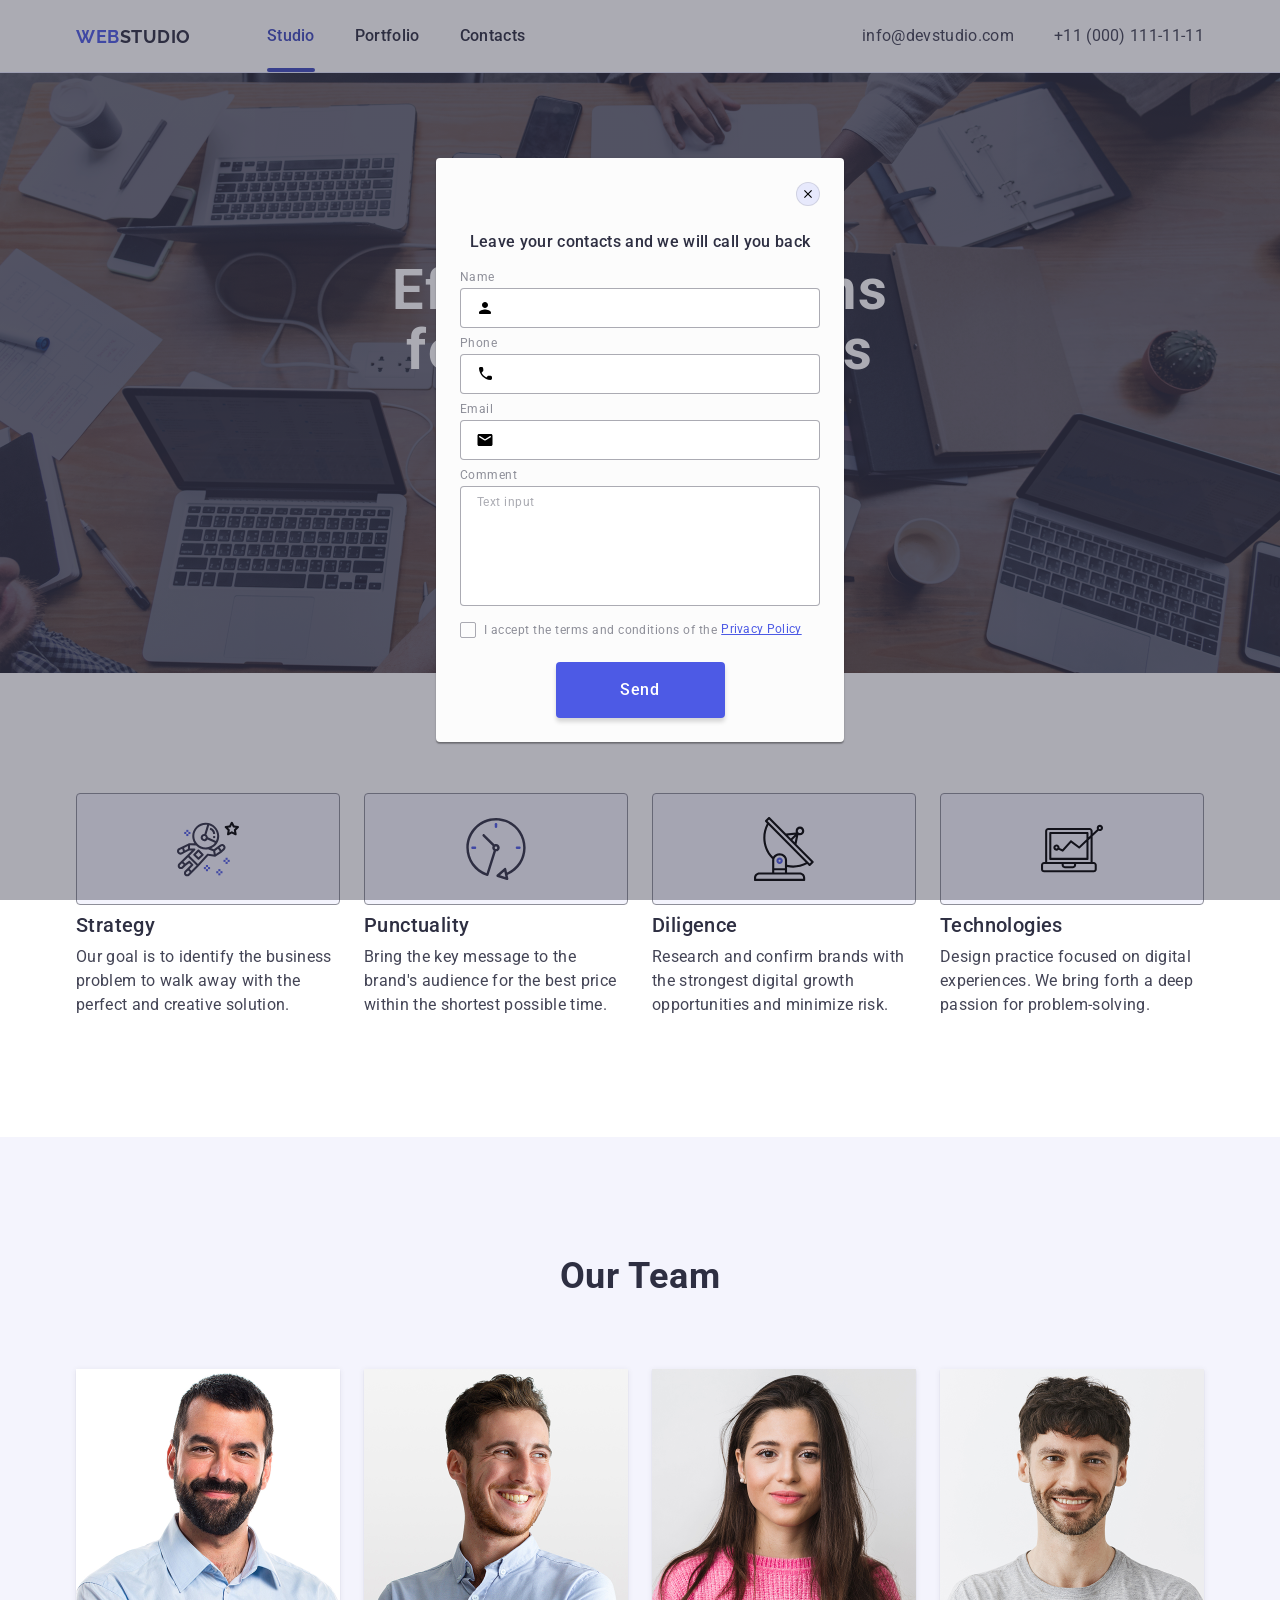
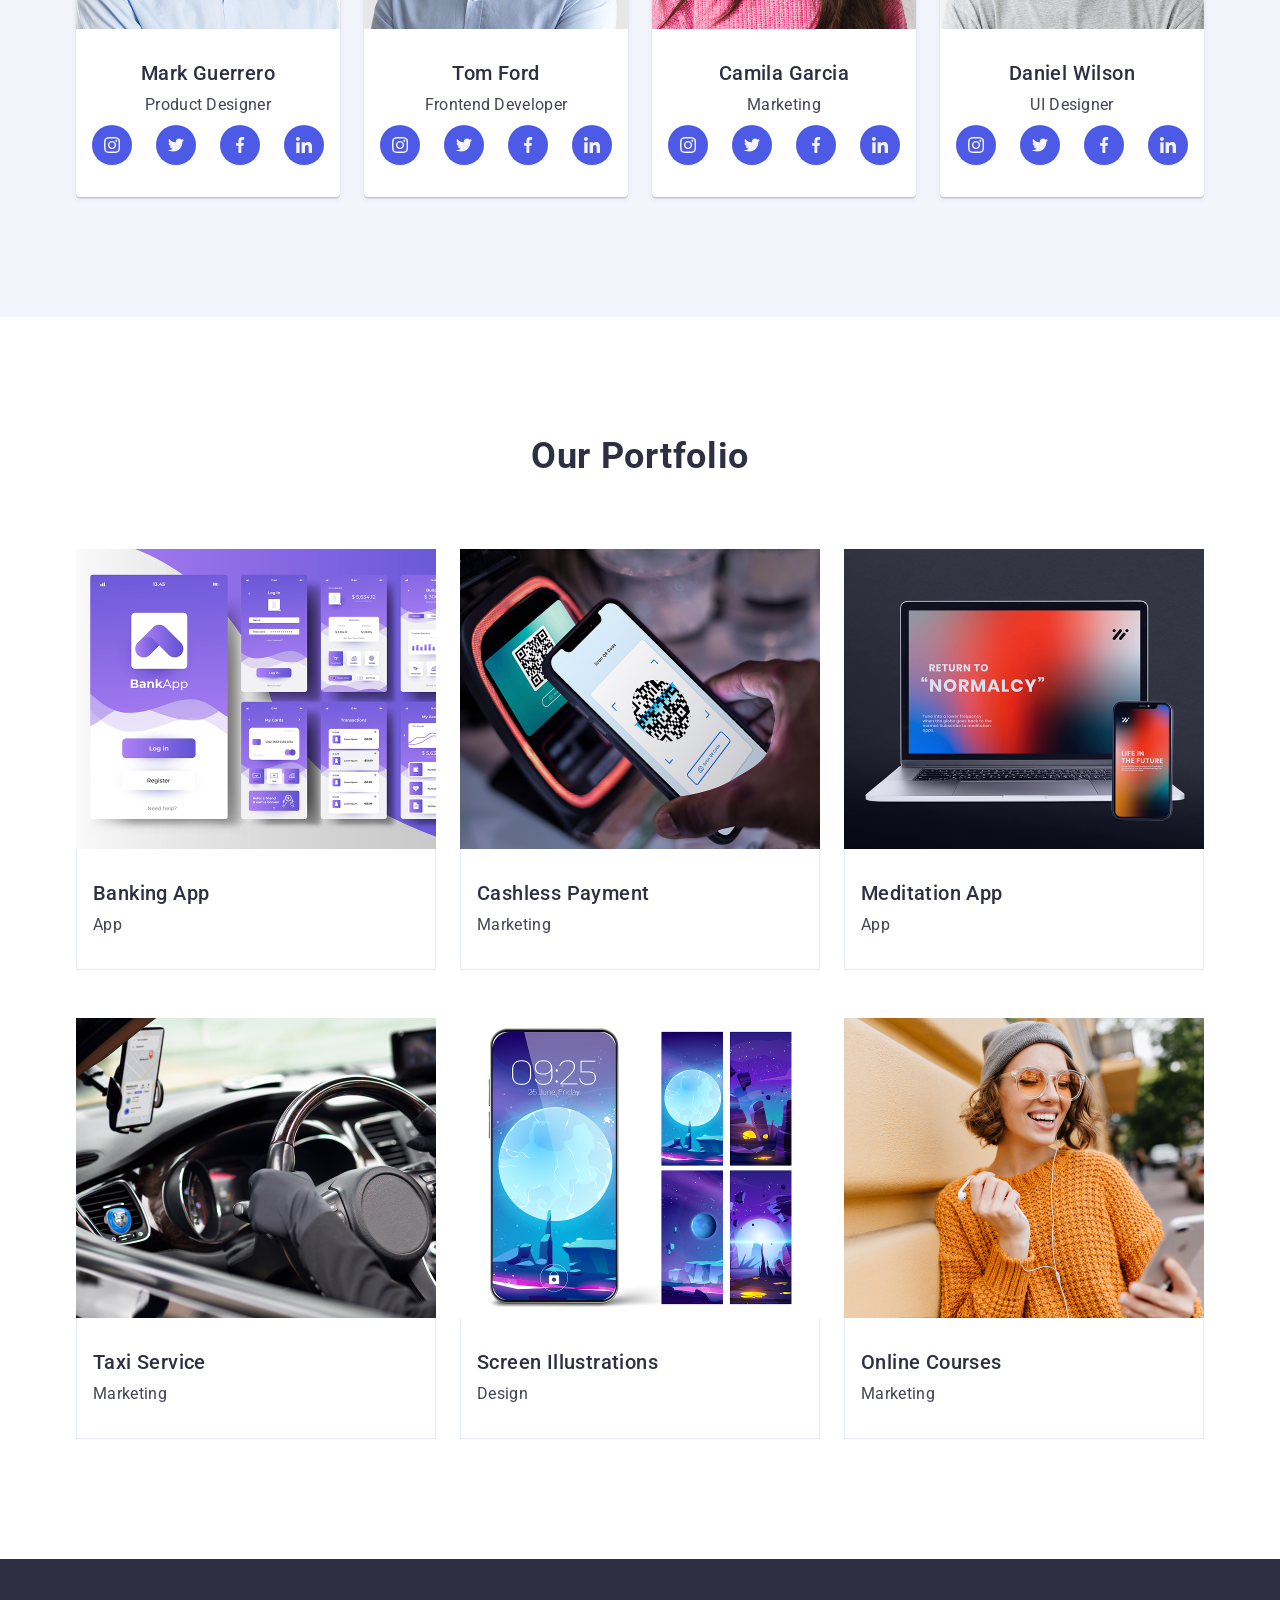
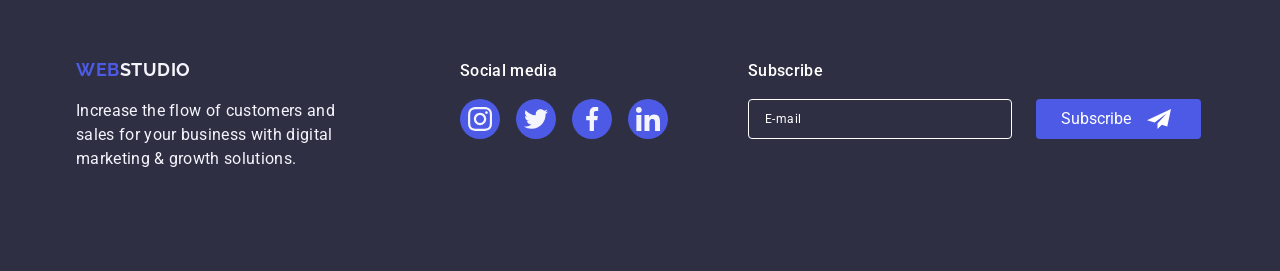
==== commit 908f9da3: "Add HW 5" ====
--- a/index.html
+++ b/index.html
@@ -563,8 +563,116 @@
               </li>
             </ul>
           </div>
+          <div class="subscribe-form-wrapper">
+            <p class="footer-social-text subscribe-form-text">Subscribe</p>
+            <form class="subscribe-form" name="subscribe_form">
+              <label class="visually-hidden" for="subscribe-email">
+                Email
+              </label>
+              <input
+                type="email"
+                id="subscribe-email"
+                class="subscribe-form-input"
+                name="subscribe-email"
+                placeholder="E-mail"
+              />
+              <button class="subscribe-form-button">
+                Subscribe<svg
+                  class="subscribe-form-icon"
+                  width="24"
+                  height="24"
+                >
+                  <use href="./images/icons.svg#icon-subscribe"></use>
+                </svg>
+              </button>
+            </form>
+          </div>
         </div>
       </div>
     </footer>
+
+    <!-- Modal window -->
+    <div class="hero-overlay is-open">
+      <div class="hero-modal">
+        <form class="contact-form" name="contact-form">
+          <button type="button" class="modal-close-button">
+            <svg class="modal-close-icon" width="8" height="8">
+              <use href="./images/icons.svg#icon-close"></use>
+            </svg>
+          </button>
+          <p class="contact-form-text">
+            Leave your contacts and we will call you back
+          </p>
+          <div class="contact-form-field">
+            <label class="contact-form-label" for="input-name">Name</label>
+            <span class="contact-form-wrapper">
+              <input
+                class="contact-form-input"
+                id="input-name"
+                type="text"
+                name="username"
+              /><svg class="contact-form-icon" width="18" height="24">
+                <use href="./images/icons.svg#icon-person"></use>
+              </svg>
+            </span>
+          </div>
+          <div class="contact-form-field">
+            <label class="contact-form-label" for="input-phone">Phone</label>
+            <span class="contact-form-wrapper">
+              <input
+                class="contact-form-input"
+                id="input-phone"
+                type="tel"
+                name="user_phone"
+              /><svg class="contact-form-icon" width="18" height="24">
+                <use href="./images/icons.svg#icon-phone"></use>
+              </svg>
+            </span>
+          </div>
+          <div class="contact-form-field">
+            <label class="contact-form-label" for="input-email">Email</label>
+            <span class="contact-form-wrapper"
+              ><input
+                class="contact-form-input"
+                id="input-email"
+                type="email"
+                name="user_email"
+              /><svg class="contact-form-icon" width="18" height="24">
+                <use href="./images/icons.svg#icon-email"></use>
+              </svg>
+            </span>
+          </div>
+          <div class="contact-form-field textarea-field">
+            <label class="contact-form-label" for="textarea-comment"
+              >Comment</label
+            >
+            <textarea
+              class="contact-form-textarea"
+              id="textarea-comment"
+              name="user-comment"
+              rows="8"
+              placeholder="Text input"
+            ></textarea>
+          </div>
+          <div class="checkbox-field">
+            <input
+              class="contact-form-checkbox visually-hidden"
+              id="input-checkbox"
+              type="checkbox"
+            />
+            <label class="checkbox-label" for="input-checkbox"
+              ><span class="custom-checkbox"
+                ><svg class="custom-checkbox-icon" width="10" height="8">
+                  <use
+                    href="./images/icons.svg#icon-checkmark"
+                  ></use></svg></span
+              >I accept the terms and conditions of the
+            </label>
+            <a class="privacy-policy-link" href="#">Privacy Policy</a>
+          </div>
+          <button type="submit" class="hero-button">Send</button>
+        </form>
+      </div>
+    </div>
   </body>
 </html>
--- a/css/styles.css
+++ b/css/styles.css
@@ -14,9 +14,9 @@
 h4,
 h5,
 h6 {
-  font-family: 'Roboto', sans-serif;
   margin-top: 0;
   margin-bottom: 0;
+  font-family: 'Roboto', sans-serif;
 }
 
 p {
@@ -26,10 +26,10 @@
 
 ul,
 ol {
-  list-style-type: none;
   margin-top: 0;
   margin-bottom: 0;
   padding-left: 0;
+  list-style-type: none;
 }
 
 a {
@@ -39,6 +39,11 @@
 img {
   display: block;
   max-width: 100%;
+}
+
+button {
+  color: currentColor;
+  font-family: inherit;
 }
 
 header {
@@ -61,16 +66,16 @@
 /* Header section */
 
 .logo {
+  margin-right: 76px;
+  padding-top: 24px;
+  padding-bottom: 24px;
+  text-transform: uppercase;
   color: #4d5ae5;
   font-family: 'Raleway', sans-serif;
   font-size: 18px;
   font-weight: 700;
   letter-spacing: 0.03em;
   line-height: 1.167;
-  margin-right: 76px;
-  padding-top: 24px;
-  padding-bottom: 24px;
-  text-transform: uppercase;
 }
 
 .header-logo {
@@ -93,13 +98,13 @@
 
 .nav-link-item {
   position: relative;
-  transition-property: color;
-  transition-duration: 250ms;
-  transition-timing-function: cubic-bezier(0.4, 0, 0.2, 1);
-  display: flex;
+  display: flex;
+  padding: 24px 0;
   color: #2e2f42;
   font-weight: 500;
-  padding: 24px 0;
+  transition-property: color;
+  transition-duration: 250ms;
+  transition-timing-function: cubic-bezier(0.4, 0, 0.2, 1);
 }
 
 .nav-link-item::after {
@@ -168,6 +173,9 @@
   min-height: 600px;
   max-width: 1440px;
   margin: 0 auto;
+  padding-top: 188px;
+  padding-bottom: 188px;
+  text-align: center;
   background-image: linear-gradient(
       to bottom,
       rgba(46, 47, 66, 0.7),
@@ -178,36 +186,36 @@
   background-position: center center;
   background-size: cover;
   background-color: #2e2f42;
-  padding-top: 188px;
-  padding-bottom: 188px;
-  text-align: center;
 }
 
 .hero-title {
   max-width: 496px;
+  margin-bottom: 48px;
+  margin-left: auto;
+  margin-right: auto;
   color: #fff;
   font-size: 56px;
   font-weight: 700;
   letter-spacing: 0.02em;
   line-height: 1.07;
-  margin-bottom: 48px;
-  margin-left: auto;
-  margin-right: auto;
 }
 
 .hero-button {
+  min-width: 169px;
+  height: 56px;
+  margin: 0 auto;
+  padding: 16px 32px;
   background-color: #4d5ae5;
-  transition-property: background-color;
-  transition-duration: 250ms;
-  transition-timing-function: cubic-bezier(0.4, 0, 0.2, 1);
   border-radius: 4px;
   border: none;
+  box-shadow: 0px 4px 4px 0px rgba(0, 0, 0, 0.15);
   color: #fff;
   cursor: pointer;
   font-weight: 500;
   letter-spacing: 0.04em;
-  padding: 16px 32px;
-  box-shadow: 0px 4px 4px 0px rgba(0, 0, 0, 0.15);
+  transition-property: background-color;
+  transition-duration: 250ms;
+  transition-timing-function: cubic-bezier(0.4, 0, 0.2, 1);
 }
 
 .hero-button:hover,
@@ -216,7 +224,6 @@
 }
 
 /* Features section */
-
 .visually-hidden {
   position: absolute;
   width: 1px;
@@ -282,11 +289,11 @@
 }
 
 .team-card {
+  width: calc((100% - 72px) / 4);
   background-color: #fff;
   box-shadow: 0px 1px 6px 0px rgba(46, 47, 66, 0.08),
     0px 1px 1px 0px rgba(46, 47, 66, 0.16),
     0px 2px 1px 0px rgba(46, 47, 66, 0.08);
-  width: calc((100% - 72px) / 4);
   border-radius: 0 0 4px 4px;
 }
 
@@ -299,13 +306,13 @@
 }
 
 .section-title {
+  margin-bottom: 72px;
   color: #2e2f42;
   font-weight: 700;
   font-size: 36px;
   line-height: 1.11;
   letter-spacing: 0.02em;
   text-align: center;
-  margin-bottom: 72px;
 }
 
 .social-links-list {
@@ -321,16 +328,16 @@
 }
 
 .social-link {
+  display: flex;
+  justify-content: center;
+  align-items: center;
+  width: 40px;
+  height: 40px;
   border-radius: 50%;
   background-color: #4d5ae5;
   transition-property: background-color;
   transition-duration: 250ms;
   transition-timing-function: cubic-bezier(0.4, 0, 0.2, 1);
-  display: flex;
-  justify-content: center;
-  align-items: center;
-  width: 40px;
-  height: 40px;
 }
 
 .social-link:hover,
@@ -369,13 +376,13 @@
   position: absolute;
   top: 0;
   left: 0;
-  transform: translateY(100%);
-  transition: transform 250ms cubic-bezier(0.4, 0, 0.2, 1);
   width: 100%;
   height: 100%;
   padding: 40px 32px;
   background-color: #4d5ae5;
   color: #f4f4fd;
+  transform: translateY(100%);
+  transition: transform 250ms cubic-bezier(0.4, 0, 0.2, 1);
 }
 
 .overlay-text {
@@ -391,20 +398,20 @@
 }
 
 .portfolio-wrapper {
+  padding: 32px 16px;
   border-bottom: 1px solid #e7e9fc;
   border-left: 1px solid #e7e9fc;
   border-right: 1px solid #e7e9fc;
-  padding: 32px 16px;
 }
 
 .portfolio-text {
+  margin-top: 8px;
   color: #434455;
-  margin-top: 8px;
 }
 
 .footer {
+  padding: 100px 0;
   background-color: #2e2f42;
-  padding: 100px 0;
 }
 
 .footer-content {
@@ -428,8 +435,8 @@
 
 .footer-text {
   max-width: 264px;
+  margin-top: 16px;
   color: #f4f4fd;
-  margin-top: 16px;
 }
 
 .footer-social-text {
@@ -440,6 +447,7 @@
 
 .footer .social-links-list {
   gap: 16px;
+  margin-top: 16px;
 }
 
 .footer .social-link {
@@ -452,3 +460,299 @@
 .footer .social-link:hover {
   background-color: #31d0aa;
 }
+
+.subscribe-form-wrapper {
+  margin-left: 80px;
+}
+
+.subscribe-form {
+  display: flex;
+  gap: 24px;
+  margin-top: 16px;
+}
+
+.subscribe-form-input {
+  width: 264px; /*100%*/
+  height: 40px;
+  padding: 8px 16px;
+  outline: none;
+  border: 1px solid #fff;
+  border-radius: 4px;
+  background-color: transparent;
+  font-weight: 400;
+  font-size: 12px;
+  line-height: 2;
+  letter-spacing: 0.04em;
+  color: #fff;
+  transition-property: border-color;
+  transition-duration: 250ms;
+  transition-timing-function: cubic-bezier(0.4, 0, 0.2, 1);
+}
+
+.subscribe-form-input::placeholder {
+  font-weight: 400;
+  font-size: 12px;
+  line-height: 2;
+  letter-spacing: 0.04em;
+  color: #fff;
+}
+
+.subscribe-form-input:focus {
+  border-color: #31d0aa;
+}
+
+.subscribe-form-button {
+  display: flex;
+  gap: 16px;
+  align-items: center;
+  width: 165px;
+  height: 40px;
+  padding: 8px 24px;
+  border-radius: 4px;
+  background-color: #4d5ae5;
+  color: #fff;
+  border: 1px solid transparent;
+  transition-property: background-color;
+  transition-duration: 250ms;
+  transition-timing-function: cubic-bezier(0.4, 0, 0.2, 1);
+}
+
+.subscribe-form-button:hover,
+.subscribe-form-button:focus {
+  background-color: #31d0aa;
+}
+
+.subscribe-form-icon {
+  fill: #fff;
+}
+
+/* Overlay and hero modal */
+
+.hero-overlay {
+  position: fixed;
+  top: 0;
+  left: 0;
+  width: 100%;
+  height: 100%;
+  z-index: 999;
+  display: flex;
+  flex-direction: column;
+  justify-content: center;
+  align-items: center;
+  background-color: rgba(46, 47, 66, 0.4);
+  opacity: 0;
+  pointer-events: none;
+  transition-property: opacity;
+  transition-duration: 2000ms;
+  transition-timing-function: cubic-bezier(0.4, 0, 0.2, 1);
+}
+
+.hero-overlay.is-open {
+  opacity: 1;
+  pointer-events: auto;
+}
+
+.hero-modal {
+  position: relative;
+  max-width: 408px;
+  max-height: 584px;
+  padding-left: 24px;
+  padding-right: 24px;
+  padding-top: 72px;
+  padding-bottom: 24px;
+  background-color: #fcfcfc;
+  box-shadow: 0 1px 1px 0 rgba(0, 0, 0, 0.14), 0 1px 3px 0 rgba(0, 0, 0, 0.12),
+    0 2px 1px 0 rgba(0, 0, 0, 0.2);
+  border-radius: 4px;
+  overflow-y: auto;
+}
+
+.contact-form {
+  display: flex;
+  flex-direction: column;
+  width: 360px;
+}
+
+.modal-close-button {
+  position: absolute;
+  top: 24px;
+  right: 24px;
+  display: flex;
+  justify-content: center;
+  align-items: center;
+  width: 24px;
+  height: 24px;
+  border: 1px solid rgba(0, 0, 0, 0.1);
+  border-radius: 50%;
+  background-color: #e7e9fc;
+  transition-property: background-color, border-color, fill;
+  transition-duration: 250ms;
+  transition-timing-function: cubic-bezier(0.4, 0, 0.2, 1);
+}
+
+.modal-close-button:hover,
+.modal-close-button:focus {
+  background-color: #404bbf;
+  border-color: transparent;
+}
+
+.modal-close-button:hover .modal-close-icon,
+.modal-close-button:focus .modal-close-icon {
+  fill: #fff;
+}
+
+.contact-form-text {
+  margin-bottom: 16px;
+  font-weight: 500;
+  font-size: 16px;
+  line-height: 1.5;
+  letter-spacing: 0.02em;
+  text-align: center;
+  color: #2e2f42;
+}
+/* hikjkl.,/lk.kvbkl/;"fggggggggg */
+
+.contact-form-field {
+  display: flex;
+  flex-direction: column;
+  gap: 4px;
+  margin-bottom: 8px;
+}
+
+.contact-form-label {
+  font-weight: 400;
+  font-size: 12px;
+  line-height: 1.17;
+  letter-spacing: 0.04em;
+  color: #8e8f99;
+}
+
+.contact-form-wrapper {
+  position: relative;
+}
+
+.contact-form-icon {
+  position: absolute;
+  top: 8px;
+  left: 16px;
+  transition-property: fill;
+  transition-duration: 250ms;
+  transition-timing-function: cubic-bezier(0.4, 0, 0.2, 1);
+}
+
+.contact-form-input {
+  width: 100%;
+  height: 40px;
+  padding-left: 38px;
+  padding-right: 16px;
+  padding-top: 8px;
+  padding-bottom: 8px;
+  border: 1px solid rgba(46, 47, 66, 0.4);
+  border-radius: 4px;
+  outline: none;
+  font-weight: 400;
+  font-size: 12px;
+  line-height: 117%;
+  letter-spacing: 0.04em;
+  color: #2e2f42;
+  transition-property: border-color;
+  transition-duration: 250ms;
+  transition-timing-function: cubic-bezier(0.4, 0, 0.2, 1);
+}
+
+/* .contact-form-field:focus-within .contact-form-input {
+  border-color: #4d5ae5;
+}
+
+.contact-form-field:focus-within .contact-form-icon {
+  fill: #4d5ae5;
+} */
+
+.contact-form-textarea {
+  height: 120px;
+  padding: 8px 16px;
+  border: 1px solid rgba(46, 47, 66, 0.4);
+  border-radius: 4px;
+  outline: none;
+  resize: none;
+  font-weight: 400;
+  font-size: 12px;
+  line-height: 117%;
+  letter-spacing: 0.04em;
+  color: #2e2f42;
+  transition-property: border-color;
+  transition-duration: 250ms;
+  transition-timing-function: cubic-bezier(0.4, 0, 0.2, 1);
+}
+.textarea-field {
+  margin-bottom: 16px;
+}
+
+.contact-form-textarea:focus-within {
+  border-color: #4d5ae5;
+}
+
+.contact-form-textarea::placeholder {
+  font-weight: 400;
+  font-size: 12px;
+  line-height: 117%;
+  letter-spacing: 0.04em;
+  color: rgba(46, 47, 66, 0.4);
+}
+
+.checkbox-field {
+  display: flex;
+  align-items: center;
+  gap: 4px;
+  margin-bottom: 24px;
+}
+
+.checkbox-label {
+  display: flex;
+  align-items: center;
+  font-weight: 400;
+  font-size: 12px;
+  line-height: 1.17;
+  letter-spacing: 0.04em;
+  color: #8e8f99;
+}
+
+.custom-checkbox {
+  display: flex;
+  justify-content: center;
+  align-items: center;
+  width: 16px;
+  height: 16px;
+  margin-right: 8px;
+  border-radius: 2px;
+  border: 1px solid rgba(46, 47, 66, 0.4);
+  transition-property: background-color, border-color;
+  transition-duration: 250ms;
+  transition-timing-function: cubic-bezier(0.4, 0, 0.2, 1);
+}
+
+.custom-checkbox-icon {
+  opacity: 0;
+  fill: #fff;
+  transition-property: opacity;
+  transition-duration: 250ms;
+  transition-timing-function: cubic-bezier(0.4, 0, 0.2, 1);
+}
+
+.contact-form-checkbox:checked + .checkbox-label > .custom-checkbox {
+  background-color: #404bbf;
+  border-color: #404bbf;
+}
+
+.contact-form-checkbox:checked + .checkbox-label .custom-checkbox-icon {
+  opacity: 1;
+}
+
+.privacy-policy-link {
+  text-decoration: underline;
+  text-decoration-skip-ink: none;
+  color: #4d5ae5;
+  font-weight: 400;
+  font-size: 12px;
+  line-height: 1.33;
+}
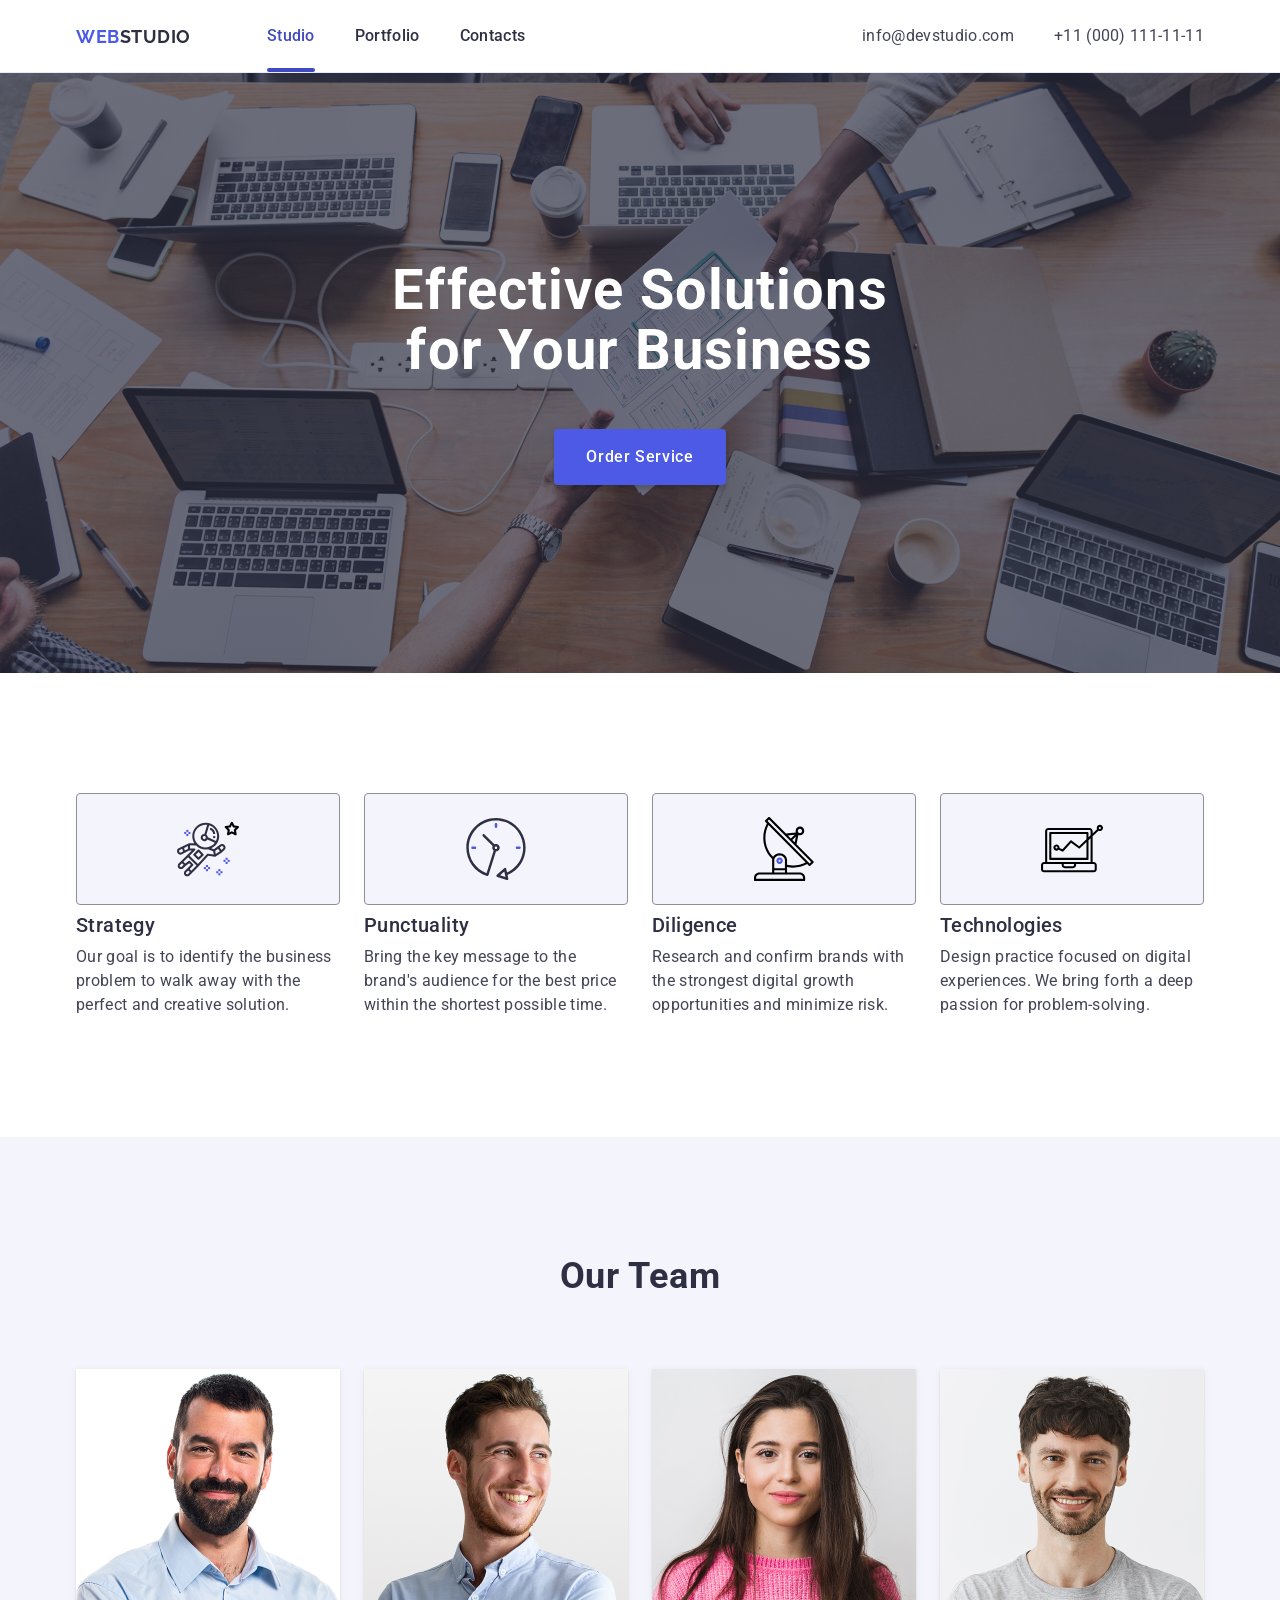
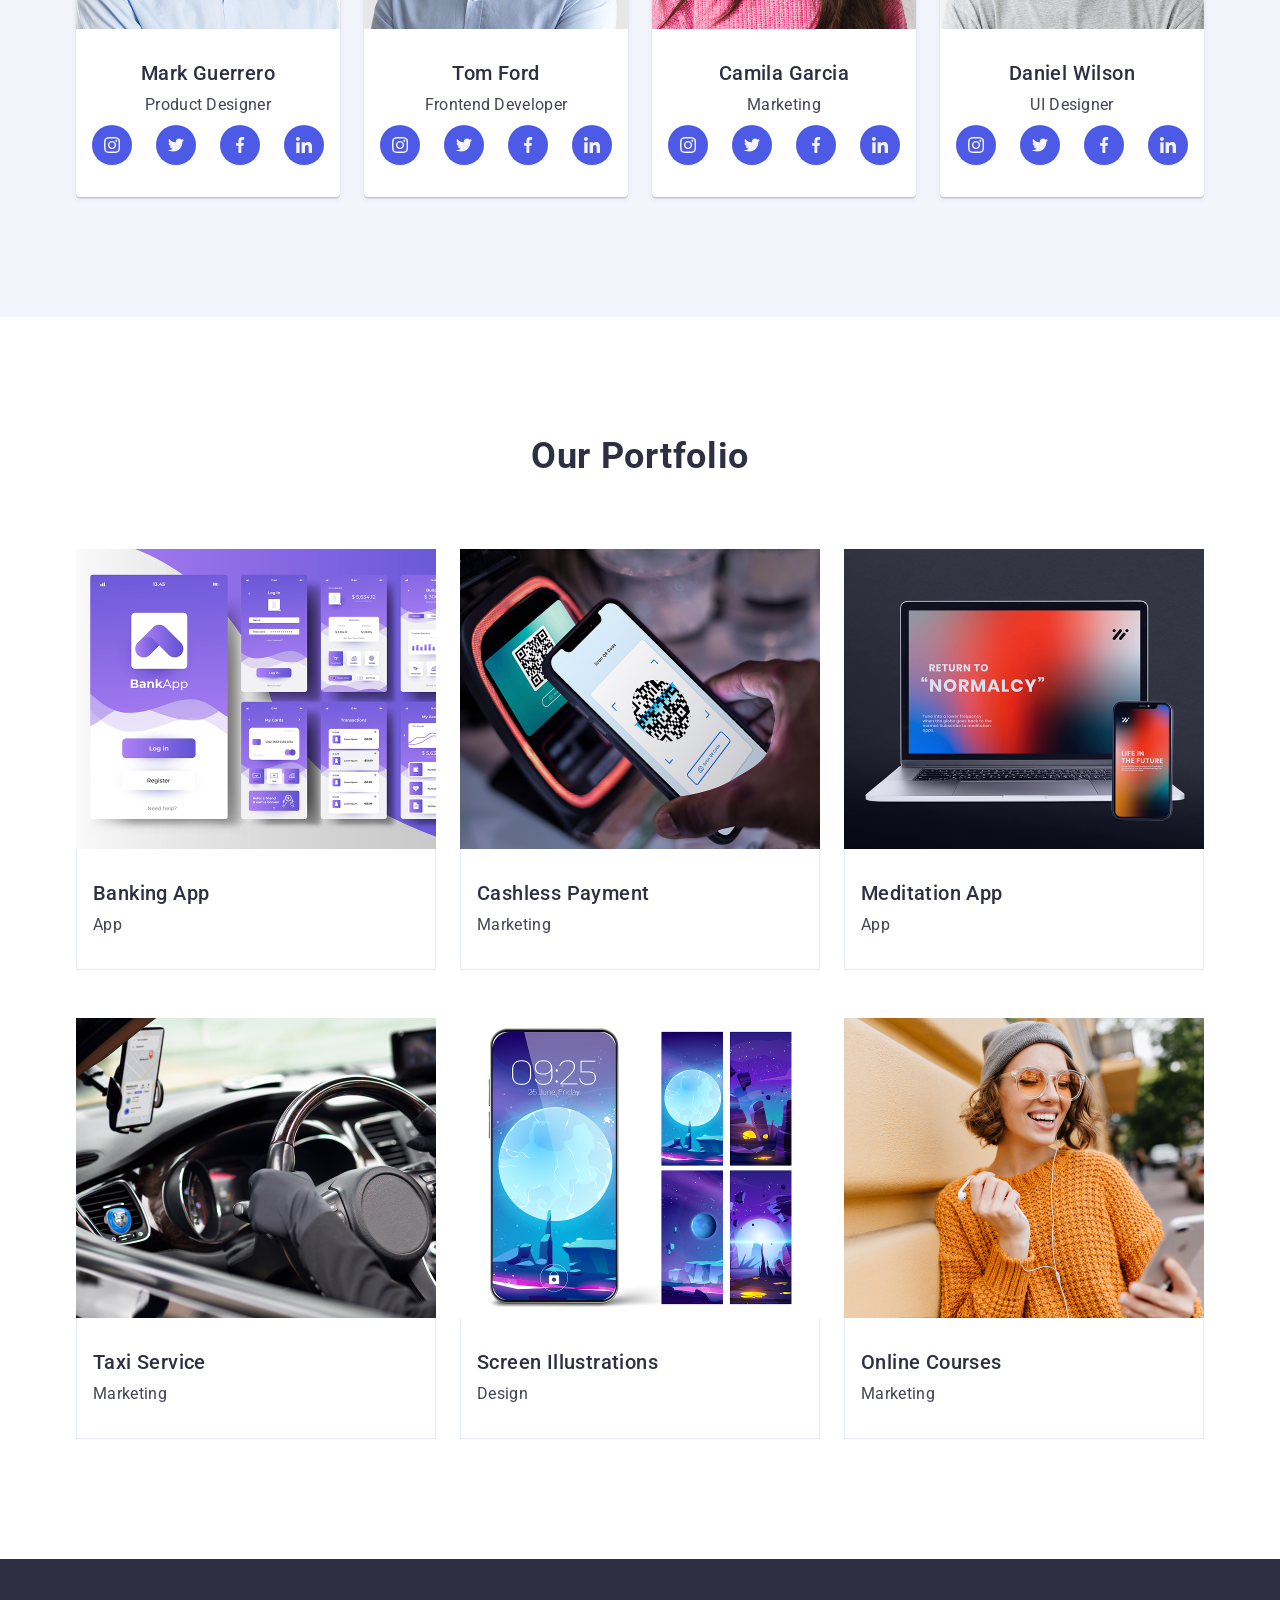
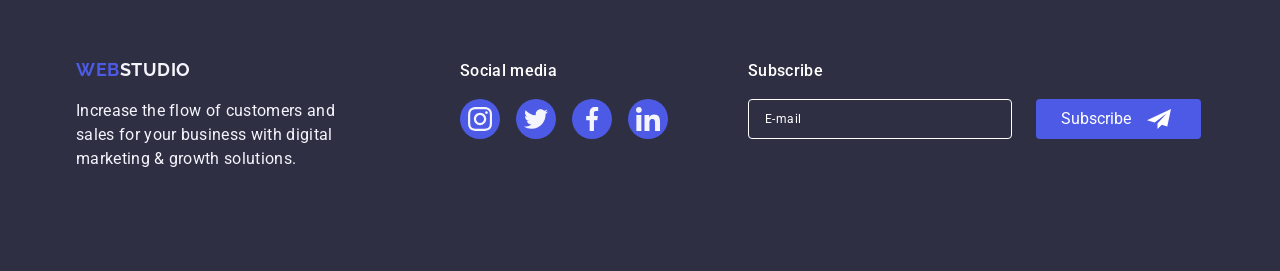
==== commit f4dfbb4e: "Add corrections to HW5" ====
--- a/index.html
+++ b/index.html
@@ -592,7 +592,7 @@
     </footer>
 
     <!-- Modal window -->
-    <div class="hero-overlay is-open">
+    <div class="hero-overlay">
       <div class="hero-modal">
         <form class="contact-form" name="contact-form">
           <button type="button" class="modal-close-button">
--- a/css/styles.css
+++ b/css/styles.css
@@ -660,13 +660,13 @@
   transition-timing-function: cubic-bezier(0.4, 0, 0.2, 1);
 }
 
-/* .contact-form-field:focus-within .contact-form-input {
+.contact-form-field:focus-within .contact-form-input {
   border-color: #4d5ae5;
 }
 
 .contact-form-field:focus-within .contact-form-icon {
   fill: #4d5ae5;
-} */
+}
 
 .contact-form-textarea {
   height: 120px;
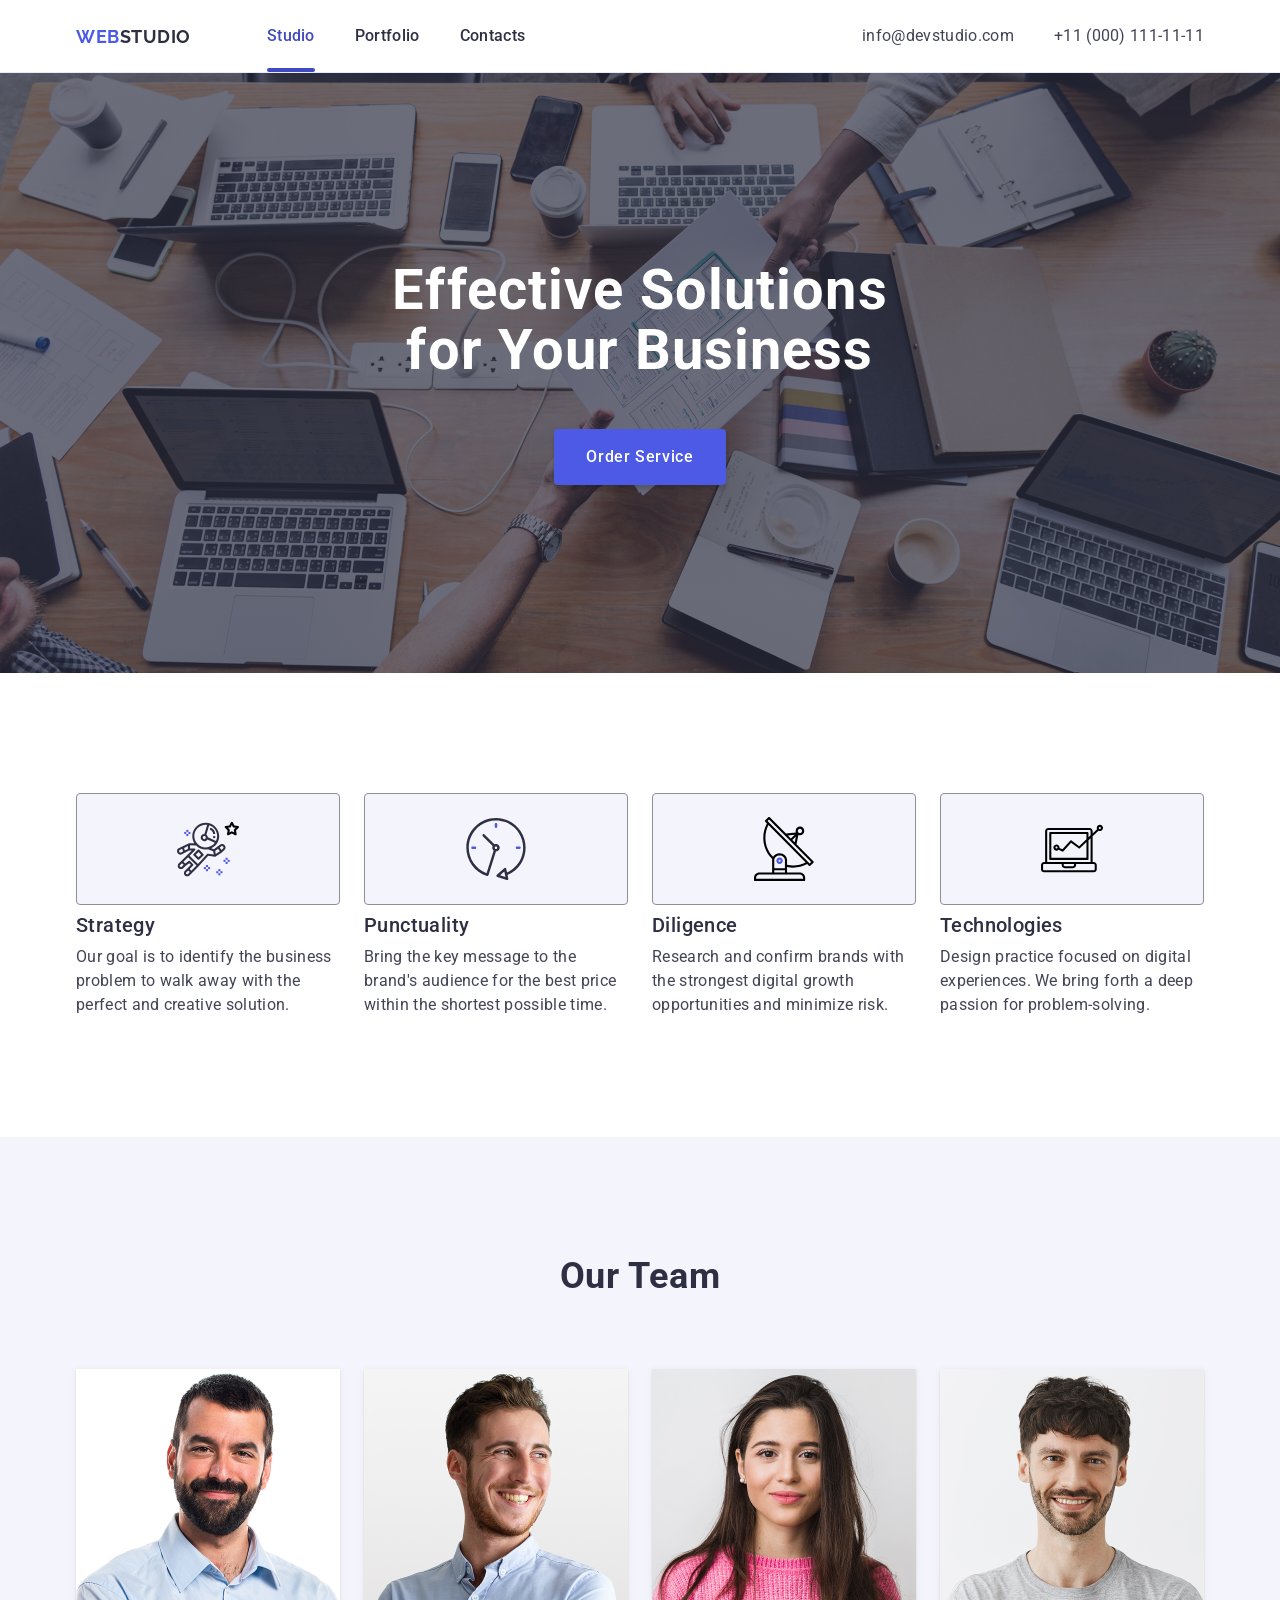
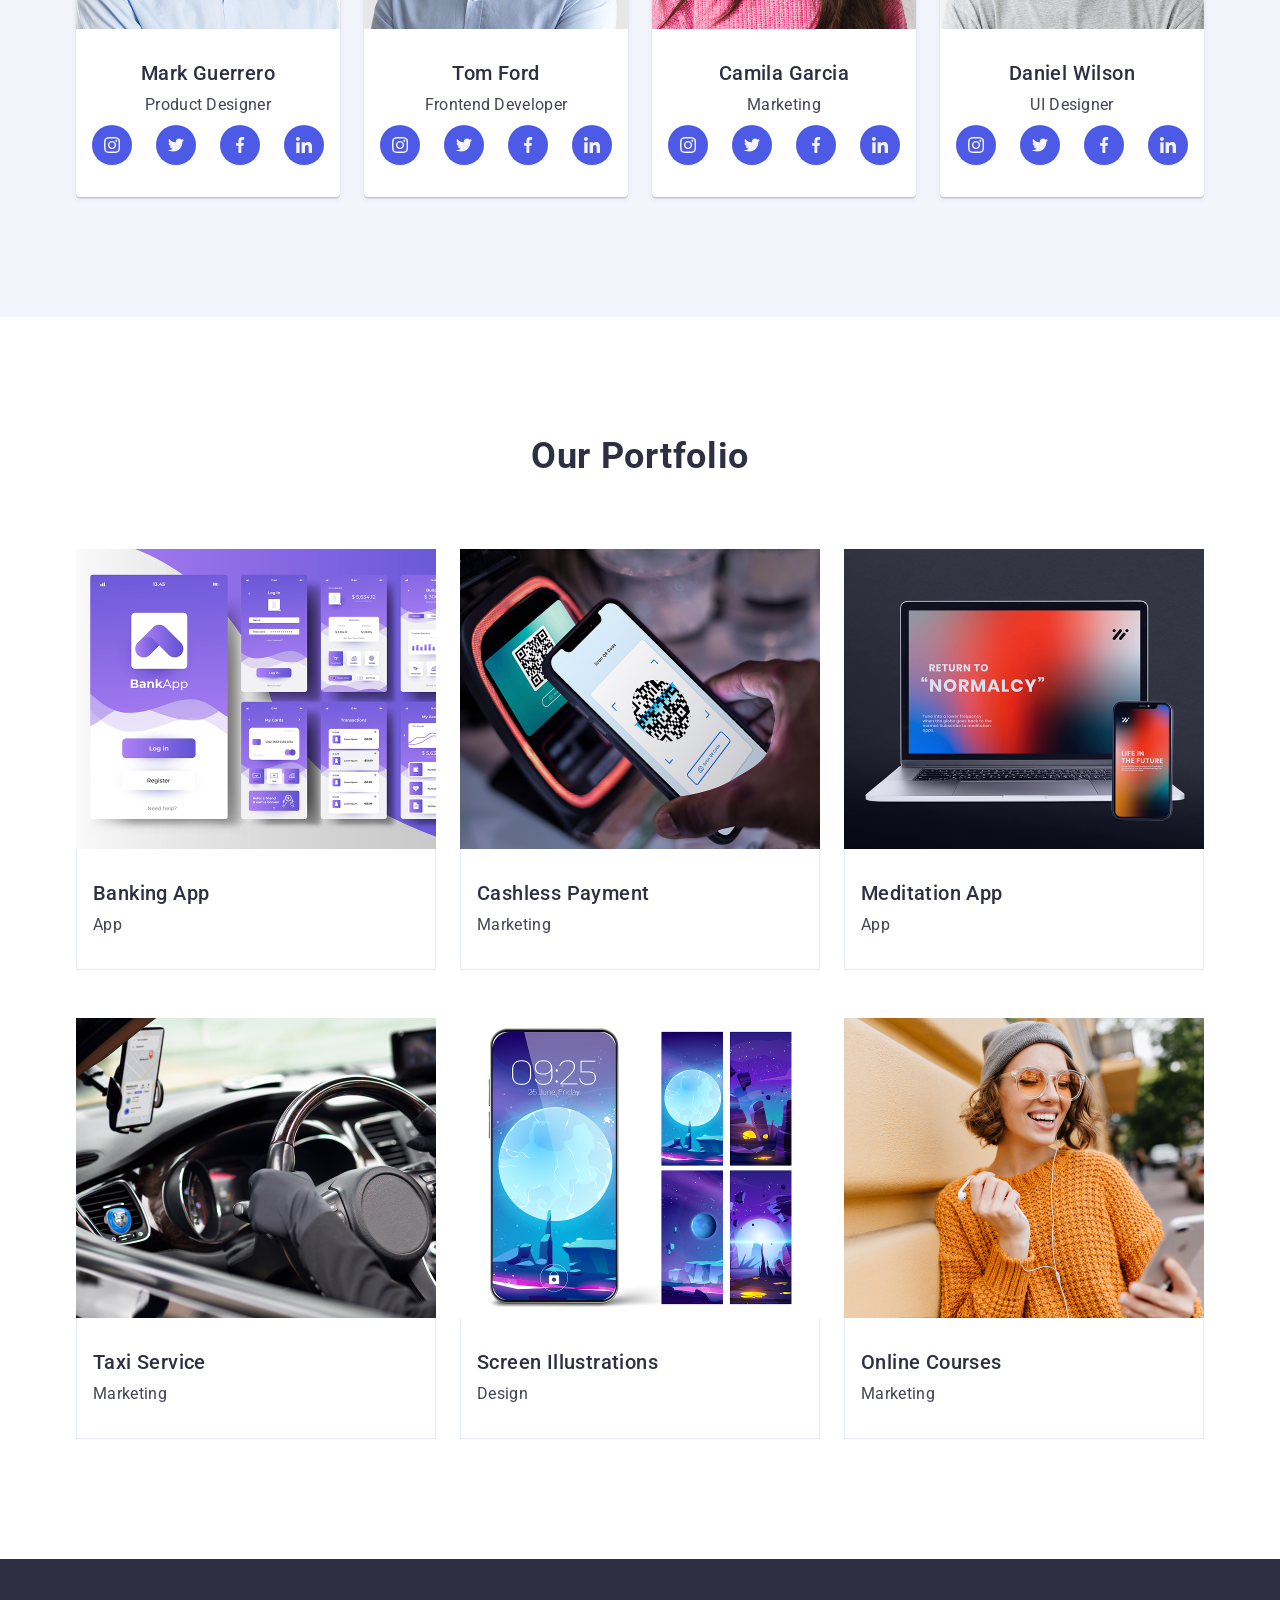
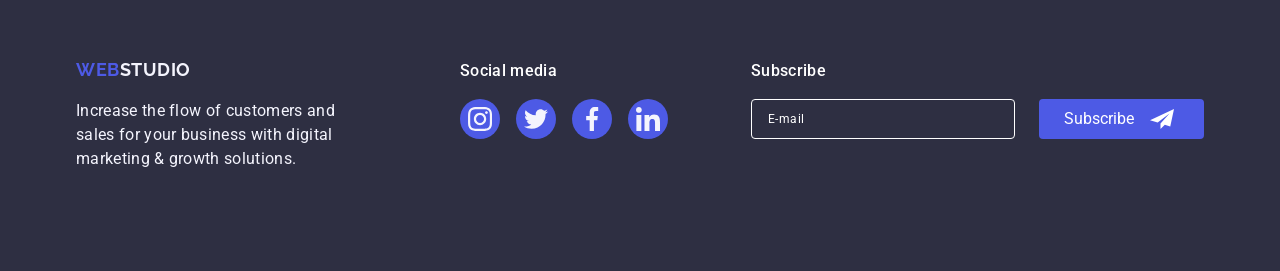
==== commit d9065e6f: "Add cotrrections to HW5" ====
--- a/index.html
+++ b/index.html
@@ -54,11 +54,13 @@
       </div>
     </header>
     <main>
-      <!--section 1-->
+      <!--Hero section -->
       <section class="section hero-section">
         <div class="container">
           <h1 class="hero-title">Effective Solutions for Your Business</h1>
-          <button class="hero-button" type="button">Order Service</button>
+          <button class="hero-button" type="button" data-modal-open>
+            Order Service
+          </button>
         </div>
       </section>
       <!--section 2-->
@@ -576,7 +578,7 @@
                 name="subscribe-email"
                 placeholder="E-mail"
               />
-              <button class="subscribe-form-button">
+              <button class="subscribe-form-button" type="submit">
                 Subscribe<svg
                   class="subscribe-form-icon"
                   width="24"
@@ -592,10 +594,10 @@
     </footer>
 
     <!-- Modal window -->
-    <div class="hero-overlay">
+    <div class="hero-backdrop" data-modal>
       <div class="hero-modal">
         <form class="contact-form" name="contact-form">
-          <button type="button" class="modal-close-button">
+          <button type="button" class="modal-close-button" data-modal-close>
             <svg class="modal-close-icon" width="8" height="8">
               <use href="./images/icons.svg#icon-close"></use>
             </svg>
@@ -659,6 +661,7 @@
               class="contact-form-checkbox visually-hidden"
               id="input-checkbox"
               type="checkbox"
+              name="policy-checkbox"
             />
             <label class="checkbox-label" for="input-checkbox"
               ><span class="custom-checkbox"
@@ -667,12 +670,13 @@
                     href="./images/icons.svg#icon-checkmark"
                   ></use></svg></span
               >I accept the terms and conditions of the
+              <a class="privacy-policy-link" href="#">Privacy Policy</a>
             </label>
-            <a class="privacy-policy-link" href="#">Privacy Policy</a>
           </div>
           <button type="submit" class="hero-button">Send</button>
         </form>
       </div>
     </div>
+    <script src="./js/modal.js"></script>
   </body>
 </html>
--- a/css/styles.css
+++ b/css/styles.css
@@ -462,7 +462,7 @@
 }
 
 .subscribe-form-wrapper {
-  margin-left: 80px;
+  margin-left: auto;
 }
 
 .subscribe-form {
@@ -511,6 +511,7 @@
   border-radius: 4px;
   background-color: #4d5ae5;
   color: #fff;
+  cursor: pointer;
   border: 1px solid transparent;
   transition-property: background-color;
   transition-duration: 250ms;
@@ -528,7 +529,7 @@
 
 /* Overlay and hero modal */
 
-.hero-overlay {
+.hero-backdrop {
   position: fixed;
   top: 0;
   left: 0;
@@ -538,24 +539,29 @@
   display: flex;
   flex-direction: column;
   justify-content: center;
+
   align-items: center;
   background-color: rgba(46, 47, 66, 0.4);
+
   opacity: 0;
+  visibility: hidden;
   pointer-events: none;
-  transition-property: opacity;
-  transition-duration: 2000ms;
-  transition-timing-function: cubic-bezier(0.4, 0, 0.2, 1);
-}
-
-.hero-overlay.is-open {
+
+  transition-property: opacity, visibility;
+  transition-duration: 250ms;
+  transition-timing-function: cubic-bezier(0.4, 0, 0.2, 1);
+}
+
+.hero-backdrop.is-open {
   opacity: 1;
   pointer-events: auto;
+  visibility: visible;
 }
 
 .hero-modal {
   position: relative;
-  max-width: 408px;
-  max-height: 584px;
+  width: 408px;
+  min-height: 584px;
   padding-left: 24px;
   padding-right: 24px;
   padding-top: 72px;
@@ -565,6 +571,13 @@
     0 2px 1px 0 rgba(0, 0, 0, 0.2);
   border-radius: 4px;
   overflow-y: auto;
+  transition-property: transform;
+  transition-duration: 2000ms;
+  transition-timing-function: cubic-bezier(0.4, 0, 0.2, 1);
+}
+
+.hero-backdrop:not(.is-open) .hero-modal {
+  transform: scale(1.5);
 }
 
 .contact-form {
@@ -610,7 +623,6 @@
   text-align: center;
   color: #2e2f42;
 }
-/* hikjkl.,/lk.kvbkl/;"fggggggggg */
 
 .contact-form-field {
   display: flex;
@@ -710,6 +722,7 @@
 .checkbox-label {
   display: flex;
   align-items: center;
+  gap: 8px;
   font-weight: 400;
   font-size: 12px;
   line-height: 1.17;
@@ -723,7 +736,6 @@
   align-items: center;
   width: 16px;
   height: 16px;
-  margin-right: 8px;
   border-radius: 2px;
   border: 1px solid rgba(46, 47, 66, 0.4);
   transition-property: background-color, border-color;
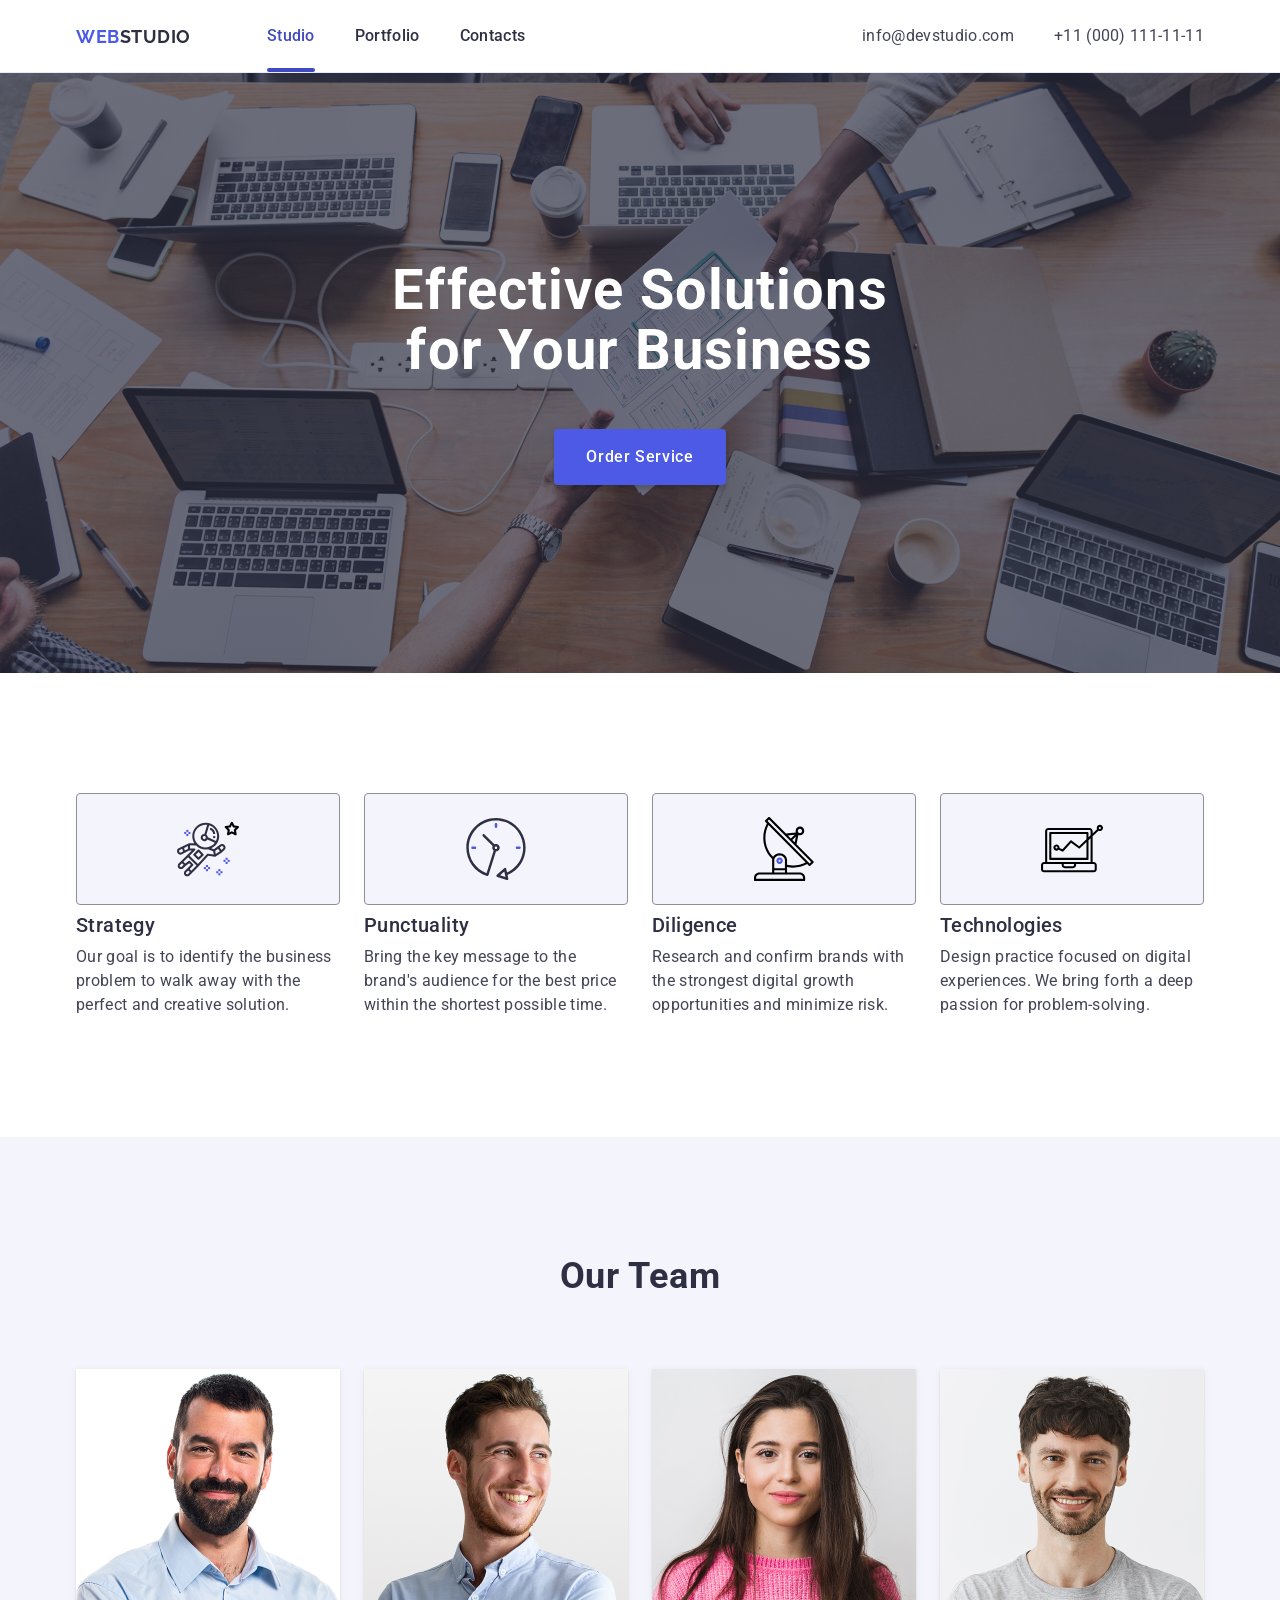
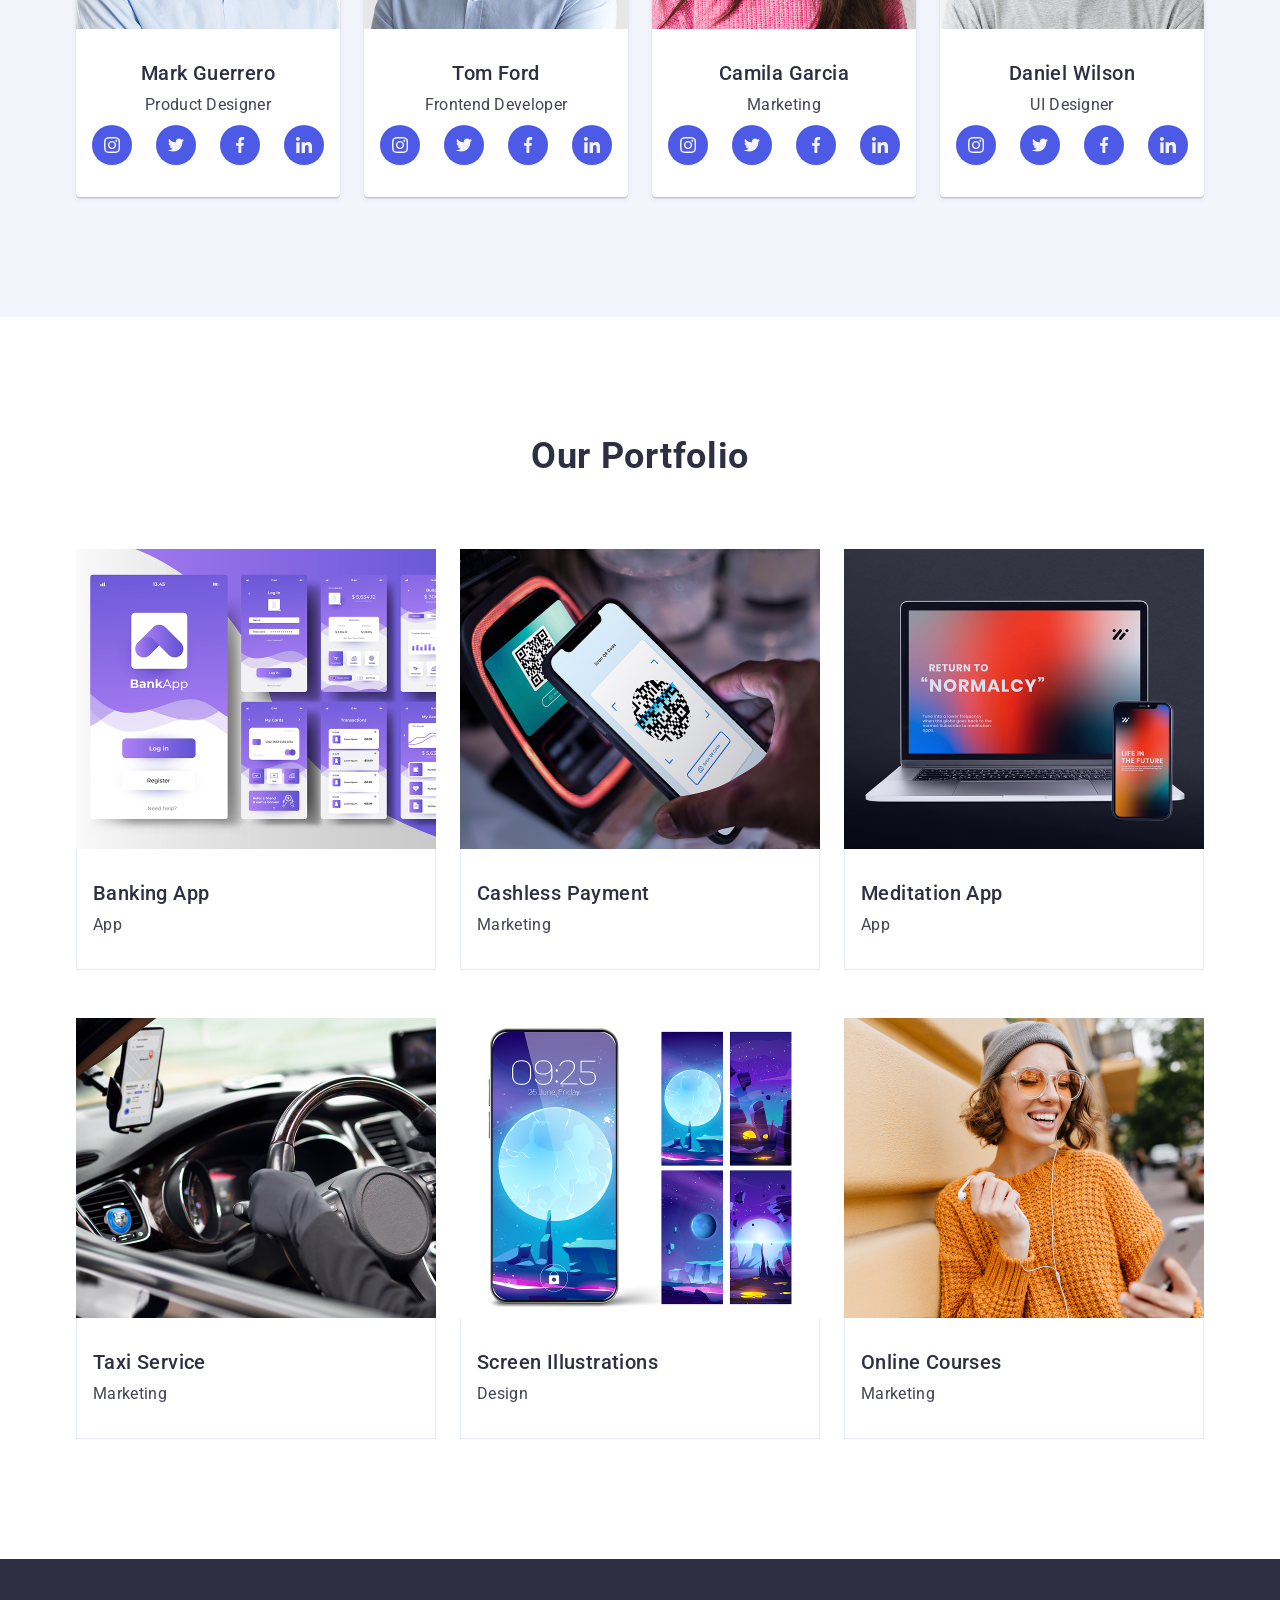
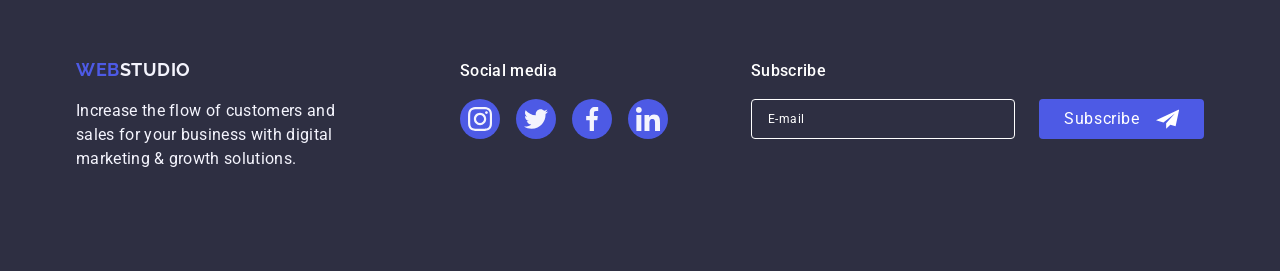
==== commit 518a7892: "Add final corrections to HW5" ====
--- a/index.html
+++ b/index.html
@@ -607,7 +607,7 @@
           </p>
           <div class="contact-form-field">
             <label class="contact-form-label" for="input-name">Name</label>
-            <span class="contact-form-wrapper">
+            <div class="contact-form-wrapper">
               <input
                 class="contact-form-input"
                 id="input-name"
@@ -616,11 +616,11 @@
               /><svg class="contact-form-icon" width="18" height="24">
                 <use href="./images/icons.svg#icon-person"></use>
               </svg>
-            </span>
+            </div>
           </div>
           <div class="contact-form-field">
             <label class="contact-form-label" for="input-phone">Phone</label>
-            <span class="contact-form-wrapper">
+            <div class="contact-form-wrapper">
               <input
                 class="contact-form-input"
                 id="input-phone"
@@ -629,12 +629,12 @@
               /><svg class="contact-form-icon" width="18" height="24">
                 <use href="./images/icons.svg#icon-phone"></use>
               </svg>
-            </span>
+            </div>
           </div>
           <div class="contact-form-field">
             <label class="contact-form-label" for="input-email">Email</label>
-            <span class="contact-form-wrapper"
-              ><input
+            <div class="contact-form-wrapper"></div>
+              <input
                 class="contact-form-input"
                 id="input-email"
                 type="email"
@@ -642,7 +642,7 @@
               /><svg class="contact-form-icon" width="18" height="24">
                 <use href="./images/icons.svg#icon-email"></use>
               </svg>
-            </span>
+            </div>
           </div>
           <div class="contact-form-field textarea-field">
             <label class="contact-form-label" for="textarea-comment"
--- a/css/styles.css
+++ b/css/styles.css
@@ -510,6 +510,9 @@
   padding: 8px 24px;
   border-radius: 4px;
   background-color: #4d5ae5;
+  font-size: 16px;
+  line-height: 1.5;
+  letter-spacing: 0.04em;
   color: #fff;
   cursor: pointer;
   border: 1px solid transparent;
@@ -572,7 +575,7 @@
   border-radius: 4px;
   overflow-y: auto;
   transition-property: transform;
-  transition-duration: 2000ms;
+  transition-duration: 250ms;
   transition-timing-function: cubic-bezier(0.4, 0, 0.2, 1);
 }
 
@@ -664,7 +667,7 @@
   outline: none;
   font-weight: 400;
   font-size: 12px;
-  line-height: 117%;
+  line-height: 1.17;
   letter-spacing: 0.04em;
   color: #2e2f42;
   transition-property: border-color;
@@ -689,7 +692,7 @@
   resize: none;
   font-weight: 400;
   font-size: 12px;
-  line-height: 117%;
+  line-height: 1.17;
   letter-spacing: 0.04em;
   color: #2e2f42;
   transition-property: border-color;
@@ -707,7 +710,7 @@
 .contact-form-textarea::placeholder {
   font-weight: 400;
   font-size: 12px;
-  line-height: 117%;
+  line-height: 1.17;
   letter-spacing: 0.04em;
   color: rgba(46, 47, 66, 0.4);
 }
